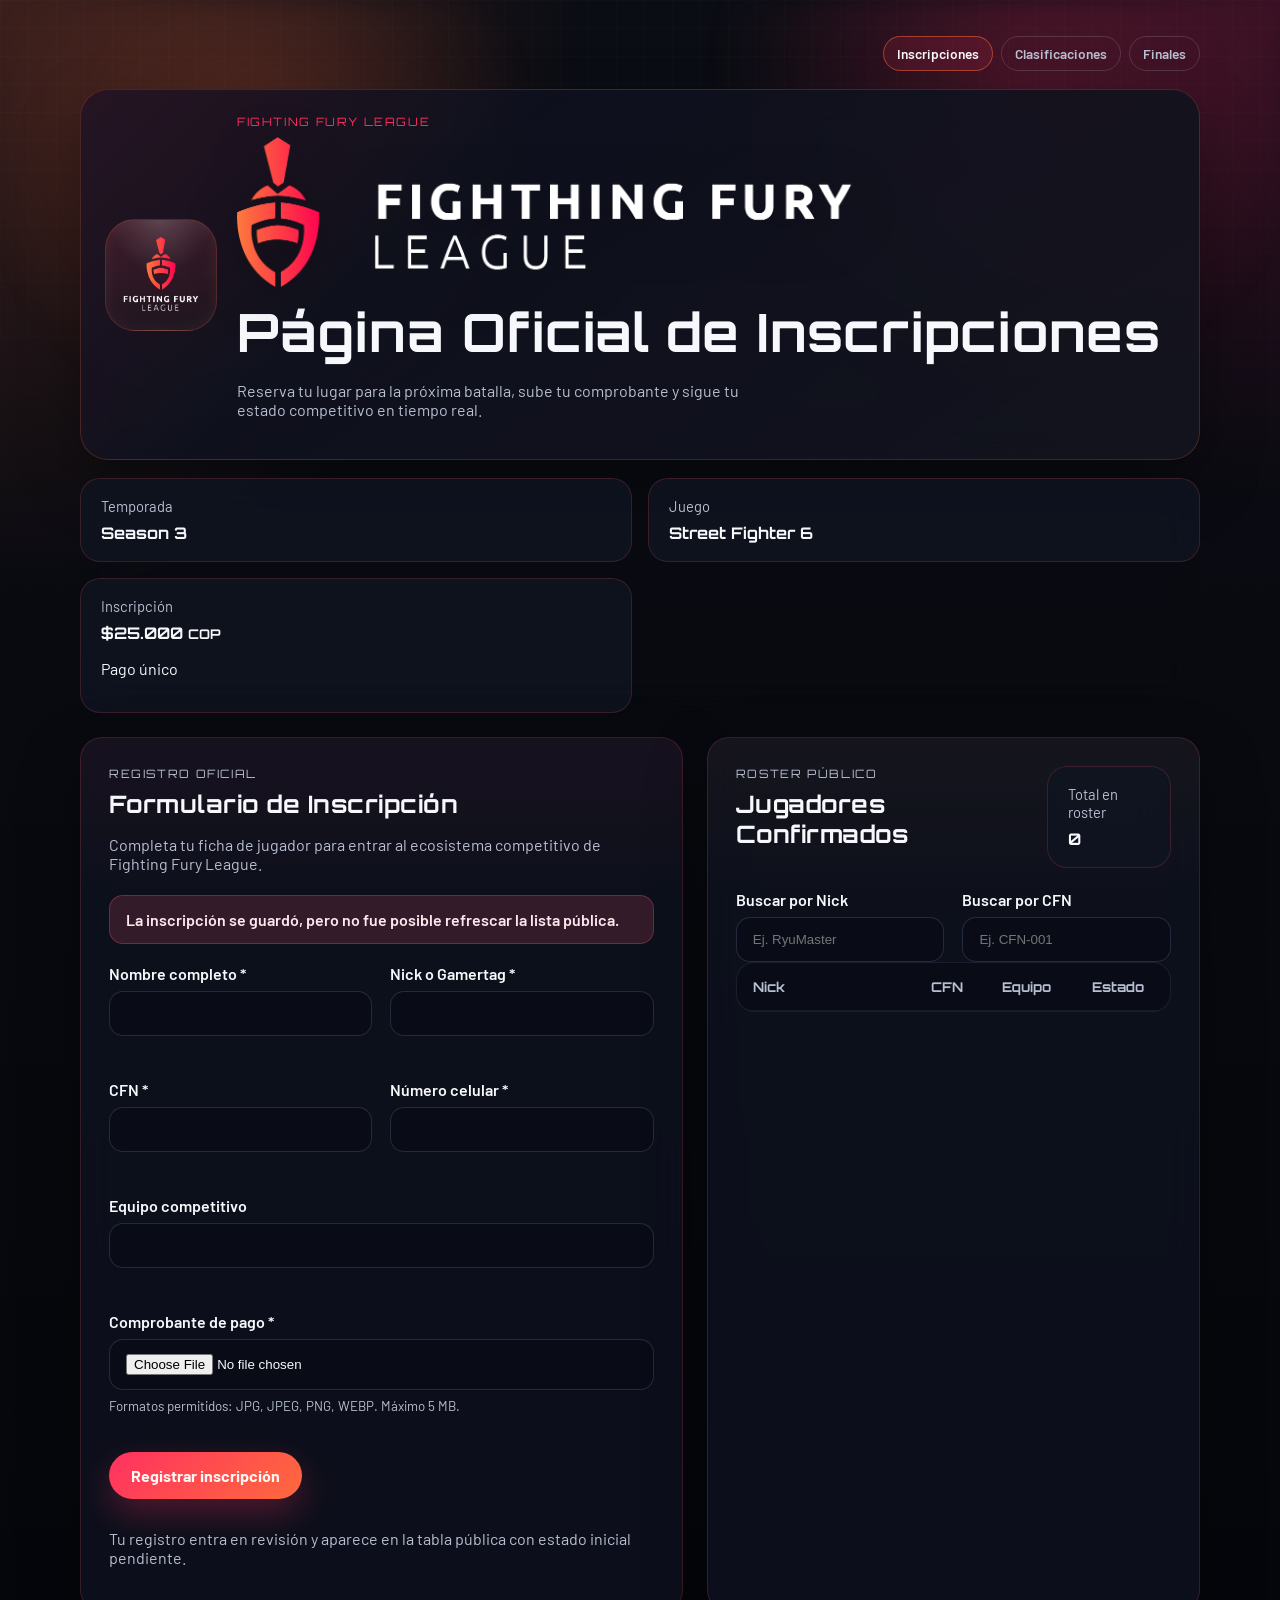
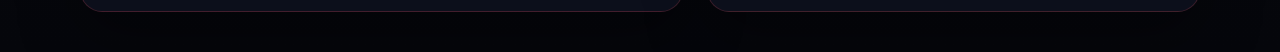
==== index.html @ ef301375 "Update index.html Añadido costo de la liga" ====
<!DOCTYPE html>
<html lang="es">
<head>
  <meta charset="UTF-8">
  <meta name="viewport" content="width=device-width, initial-scale=1.0">
  <meta name="description" content="Inscripciones oficiales de Fighting Fury League para torneos y temporadas competitivas.">
  <title>Fighting Fury League | Inscripciones</title>
  <link rel="preconnect" href="https://fonts.googleapis.com">
  <link rel="preconnect" href="https://fonts.gstatic.com" crossorigin>
  <link href="https://fonts.googleapis.com/css2?family=Barlow:wght@400;500;600;700;800&family=Orbitron:wght@500;700;800&display=swap" rel="stylesheet">
  <link rel="stylesheet" href="styles.css">
</head>
<body>
  <div class="page-shell"></div>
  <header class="hero">
    <div class="hero__backdrop"></div>
    <div class="container hero__content">
      <nav class="site-nav" aria-label="Navegación principal">
        <a class="site-nav__link is-active" href="index.html" aria-current="page">Inscripciones</a>
        <a class="site-nav__link" href="clasificaciones.html">Clasificaciones</a>
        <a class="site-nav__link" href="finales.html">Finales</a>
      </nav>
      <div class="brand-card">
        <div class="brand-logo" aria-label="Escudo de Fighting Fury League">
          <img src="logo-ffa-mark.png" alt="Logo Fighting Fury League">
        </div>
        <div class="brand-copy">
          <p class="eyebrow">Fighting Fury League</p>
          <img class="brand-wordmark" src="logo-ffa-c1.png" alt="Logo Fighting Fury League en blanco">
          <h1>Página Oficial de Inscripciones</h1>
          <p class="hero__copy">
            Reserva tu lugar para la próxima batalla, sube tu comprobante y sigue tu estado competitivo en tiempo real.
          </p>
        </div>
      </div>
  <div class="hero__stats">
  <div class="stat-card">
    <span class="stat-card__label">Temporada</span>
    <strong>Season 3</strong>
  </div>

  <div class="stat-card">
    <span class="stat-card__label">Juego</span>
    <strong>Street Fighter 6</strong>
  </div>

  <div class="stat-card stat-card--price">
    <span class="stat-card__label">Inscripción</span>
    <strong>$25.000 <small>COP</small></strong>
    <p>Pago único</p>
  </div>
</div>
  </header>

  <main class="container layout">
    <section class="panel form-panel" aria-labelledby="form-title">
      <div class="panel__heading">
        <p class="eyebrow">Registro oficial</p>
        <h2 id="form-title">Formulario de Inscripción</h2>
        <p>Completa tu ficha de jugador para entrar al ecosistema competitivo de Fighting Fury League.</p>
      </div>

      <div id="statusMessage" class="alert hidden" role="alert" aria-live="polite"></div>

      <form id="registrationForm" novalidate>
        <div class="form-grid">
          <label class="field">
            <span>Nombre completo *</span>
            <input id="fullName" name="fullName" type="text" maxlength="100" autocomplete="name" required>
            <small class="field__error"></small>
          </label>

          <label class="field">
            <span>Nick o Gamertag *</span>
            <input id="nickname" name="nickname" type="text" maxlength="40" autocomplete="nickname" required>
            <small class="field__error"></small>
          </label>

          <label class="field">
            <span>CFN *</span>
            <input id="cfn" name="cfn" type="text" maxlength="30" required>
            <small class="field__error"></small>
          </label>

          <label class="field">
            <span>Número celular *</span>
            <input id="phone" name="phone" type="tel" inputmode="numeric" maxlength="20" required>
            <small class="field__error"></small>
          </label>

          <label class="field field--full">
            <span>Equipo competitivo</span>
            <input id="team" name="team" type="text" maxlength="60">
            <small class="field__error"></small>
          </label>

          <label class="field field--full">
            <span>Comprobante de pago *</span>
            <input id="receipt" name="receipt" type="file" accept=".jpg,.jpeg,.png,.webp,image/jpeg,image/png,image/webp" required>
            <small class="field__hint">Formatos permitidos: JPG, JPEG, PNG, WEBP. Máximo 5 MB.</small>
            <small class="field__error"></small>
          </label>
        </div>

        <div id="previewWrapper" class="preview hidden">
          <img id="previewImage" alt="Vista previa del comprobante">
        </div>

        <div class="form-actions">
          <button id="submitButton" class="button button--primary" type="submit">
            <span class="button__label">Registrar inscripción</span>
            <span class="button__loader hidden"></span>
          </button>
          <p class="form-note">Tu registro entra en revisión y aparece en la tabla pública con estado inicial pendiente.</p>
        </div>
      </form>
    </section>

    <section class="panel list-panel" aria-labelledby="list-title">
      <div class="panel__heading panel__heading--inline">
        <div>
          <p class="eyebrow">Roster público</p>
          <h2 id="list-title">Jugadores Confirmados</h2>
        </div>
        <div class="counter-card">
          <span>Total en roster</span>
          <strong id="totalCount">0</strong>
        </div>
      </div>

      <div class="search-grid">
        <label class="field">
          <span>Buscar por Nick</span>
          <input id="searchNickname" type="search" placeholder="Ej. RyuMaster">
        </label>
        <label class="field">
          <span>Buscar por CFN</span>
          <input id="searchCfn" type="search" placeholder="Ej. CFN-001">
        </label>
      </div>

      <div class="table-shell">
        <table>
          <thead>
            <tr>
              <th>Nick</th>
              <th>CFN</th>
              <th>Equipo</th>
              <th>Estado</th>
            </tr>
          </thead>
          <tbody id="playersTableBody"></tbody>
        </table>
      </div>

      <div id="emptyState" class="empty-state hidden">
        No hay resultados para la búsqueda actual.
      </div>
    </section>
  </main>

  <script src="script.js"></script>
</body>
</html>
---- styles.css ----
:root {
  --bg: #080b12;
  --panel: rgba(14, 18, 30, 0.88);
  --panel-border: rgba(255, 91, 105, 0.18);
  --text: #f7f8fc;
  --muted: #b8bfd1;
  --primary: #ff315f;
  --primary-dark: #ff6a3d;
  --accent: #ff934f;
  --hot: #ff1f68;
  --danger: #ff5c7c;
  --warning: #ffb84d;
  --success: #19d98b;
  --shadow: 0 24px 60px rgba(0, 0, 0, 0.35);
  --radius: 22px;
}

* {
  box-sizing: border-box;
}

body {
  margin: 0;
  min-height: 100vh;
  font-family: "Barlow", sans-serif;
  background:
    radial-gradient(circle at top left, rgba(255, 106, 61, 0.2), transparent 28%),
    radial-gradient(circle at top right, rgba(255, 31, 104, 0.18), transparent 24%),
    linear-gradient(180deg, #0b0d14 0%, #05060b 100%);
  color: var(--text);
}

.page-shell {
  position: fixed;
  inset: 0;
  pointer-events: none;
  background-image:
    linear-gradient(rgba(255, 255, 255, 0.02) 1px, transparent 1px),
    linear-gradient(90deg, rgba(255, 255, 255, 0.02) 1px, transparent 1px);
  background-size: 28px 28px;
  mask-image: linear-gradient(180deg, rgba(0, 0, 0, 0.85), transparent 92%);
}

.container {
  width: min(1120px, calc(100% - 32px));
  margin: 0 auto;
}

.site-nav {
  position: relative;
  z-index: 2;
  display: flex;
  justify-content: flex-end;
  gap: 8px;
  margin-bottom: 18px;
}

.site-nav__link {
  padding: 8px 13px;
  border: 1px solid rgba(184, 191, 209, 0.2);
  border-radius: 999px;
  color: var(--muted);
  font-size: 0.86rem;
  font-weight: 600;
  text-decoration: none;
  transition: color 0.18s ease, border-color 0.18s ease, background 0.18s ease;
}

.site-nav__link:hover,
.site-nav__link.is-active {
  color: var(--text);
  border-color: rgba(255, 106, 61, 0.5);
  background: rgba(255, 49, 95, 0.12);
}

.hero {
  position: relative;
  overflow: hidden;
  padding: 36px 0 24px;
}

.standings-hero {
  position: relative;
  z-index: 1;
  padding: 28px 0 34px;
}

.standings-hero__heading {
  display: flex;
  align-items: center;
  gap: 20px;
}

.standings-hero__heading img {
  width: 76px;
  height: 76px;
  object-fit: contain;
  filter: drop-shadow(0 12px 26px rgba(255, 49, 95, 0.22));
}

.standings-hero__heading p:not(.eyebrow) {
  margin: 10px 0 0;
  color: var(--muted);
}

.finals-hero {
  padding-bottom: 24px;
}

.hero__backdrop {
  position: absolute;
  inset: 0;
  background:
    radial-gradient(circle at 20% 20%, rgba(255, 106, 61, 0.22), transparent 24%),
    radial-gradient(circle at 80% 10%, rgba(255, 49, 95, 0.18), transparent 26%);
  filter: blur(10px);
}

.hero__content,
.layout {
  position: relative;
  z-index: 1;
}

.brand-card,
.hero__stats,
.panel,
.stat-card,
.counter-card {
  backdrop-filter: blur(18px);
}

.brand-card {
  display: flex;
  gap: 20px;
  align-items: center;
  padding: 24px;
  border-radius: 28px;
  background:
    linear-gradient(135deg, rgba(255, 49, 95, 0.1), transparent 32%),
    linear-gradient(145deg, rgba(12, 16, 28, 0.96), rgba(20, 20, 31, 0.9));
  border: 1px solid rgba(255, 106, 61, 0.22);
  box-shadow: var(--shadow);
  animation: rise 0.7s ease;
}

.brand-logo {
  width: 112px;
  height: 112px;
  border-radius: 30px;
  display: grid;
  place-items: center;
  background:
    radial-gradient(circle at top, rgba(255, 255, 255, 0.16), transparent 42%),
    linear-gradient(180deg, rgba(255, 85, 102, 0.14), rgba(255, 106, 61, 0.04));
  border: 1px solid rgba(255, 106, 61, 0.22);
  box-shadow: inset 0 0 18px rgba(255, 255, 255, 0.06);
}

.brand-logo img {
  width: 76px;
  height: 76px;
  object-fit: contain;
}

.brand-copy {
  flex: 1;
}

.brand-wordmark {
  display: block;
  width: min(100%, 620px);
  height: auto;
  margin-bottom: 12px;
  filter: drop-shadow(0 12px 26px rgba(0, 0, 0, 0.3));
}

.eyebrow {
  margin: 0 0 8px;
  font-family: "Orbitron", sans-serif;
  color: var(--primary);
  text-transform: uppercase;
  letter-spacing: 0.14em;
  font-size: 0.72rem;
}

h1,
h2 {
  margin: 0;
  font-family: "Orbitron", sans-serif;
  letter-spacing: 0.02em;
}

h1 {
  font-size: clamp(2rem, 5vw, 3.3rem);
}

.hero__copy,
.panel__heading p,
.form-note,
.field__hint {
  color: var(--muted);
}

.hero__copy {
  max-width: 60ch;
}

.hero__stats {
  display: grid;
  grid-template-columns: repeat(2, minmax(0, 1fr));
  gap: 16px;
  margin-top: 18px;
}

.stat-card,
.counter-card {
  padding: 18px 20px;
  border-radius: 20px;
  background: rgba(15, 20, 33, 0.8);
  border: 1px solid var(--panel-border);
}

.stat-card strong,
.counter-card strong {
  font-family: "Orbitron", sans-serif;
}

.stat-card__label,
.counter-card span {
  display: block;
  margin-bottom: 8px;
  color: var(--muted);
  font-size: 0.92rem;
}

.layout {
  display: grid;
  grid-template-columns: 1.1fr 0.9fr;
  gap: 24px;
  padding-bottom: 40px;
}

.panel {
  background: var(--panel);
  border: 1px solid var(--panel-border);
  border-radius: var(--radius);
  box-shadow: var(--shadow);
  padding: 28px;
  animation: rise 0.85s ease;
}

.form-panel {
  background:
    linear-gradient(180deg, rgba(255, 49, 95, 0.05), transparent 18%),
    var(--panel);
}

.list-panel {
  background:
    linear-gradient(180deg, rgba(255, 147, 79, 0.04), transparent 18%),
    var(--panel);
}

.panel__heading {
  margin-bottom: 22px;
}

.panel__heading--inline {
  display: flex;
  justify-content: space-between;
  gap: 16px;
  align-items: flex-start;
}

.form-grid,
.search-grid {
  display: grid;
  grid-template-columns: repeat(2, minmax(0, 1fr));
  gap: 18px;
}

.field {
  display: flex;
  flex-direction: column;
  gap: 8px;
}

.field--full {
  grid-column: 1 / -1;
}

.field span {
  font-weight: 600;
}

input {
  width: 100%;
  border: 1px solid rgba(113, 129, 171, 0.26);
  border-radius: 14px;
  padding: 14px 16px;
  background: rgba(9, 13, 23, 0.9);
  color: var(--text);
  outline: none;
  transition: border-color 0.2s ease, box-shadow 0.2s ease, transform 0.2s ease;
}

input:focus {
  border-color: rgba(255, 106, 61, 0.9);
  box-shadow: 0 0 0 4px rgba(255, 106, 61, 0.16);
  transform: translateY(-1px);
}

input.is-invalid {
  border-color: rgba(255, 92, 124, 0.9);
  box-shadow: 0 0 0 4px rgba(255, 92, 124, 0.14);
}

input.is-valid {
  border-color: rgba(25, 217, 139, 0.9);
}

.field__error {
  min-height: 18px;
  color: var(--danger);
  font-size: 0.9rem;
}

.preview {
  margin-top: 10px;
  padding: 14px;
  border-radius: 18px;
  border: 1px dashed rgba(113, 129, 171, 0.4);
  background: rgba(7, 10, 18, 0.88);
}

.preview img {
  display: block;
  width: min(100%, 340px);
  max-height: 280px;
  object-fit: cover;
  border-radius: 14px;
}

.form-actions {
  display: flex;
  flex-wrap: wrap;
  justify-content: space-between;
  align-items: center;
  gap: 14px;
  margin-top: 12px;
}

.button {
  border: 0;
  border-radius: 999px;
  padding: 14px 22px;
  font: inherit;
  font-weight: 700;
  cursor: pointer;
  transition: transform 0.18s ease, box-shadow 0.18s ease, opacity 0.18s ease;
}

.button:hover {
  transform: translateY(-2px);
}

.button:disabled {
  cursor: wait;
  opacity: 0.75;
}

.button--primary {
  display: inline-flex;
  align-items: center;
  gap: 10px;
  color: #fff7f4;
  background: linear-gradient(135deg, var(--primary), var(--primary-dark));
  box-shadow: 0 14px 34px rgba(255, 49, 95, 0.28);
}

.button__loader {
  width: 16px;
  height: 16px;
  border: 2px solid rgba(255, 255, 255, 0.22);
  border-top-color: #fff7f4;
  border-radius: 50%;
  animation: spin 0.8s linear infinite;
}

.alert {
  margin-bottom: 20px;
  padding: 14px 16px;
  border-radius: 14px;
  font-weight: 600;
}

.alert--success {
  color: #dffff4;
  background: rgba(25, 217, 139, 0.18);
  border: 1px solid rgba(25, 217, 139, 0.28);
}

.alert--error {
  color: #ffe7ed;
  background: rgba(255, 92, 124, 0.16);
  border: 1px solid rgba(255, 92, 124, 0.28);
}

.table-shell {
  overflow: auto;
  border-radius: 18px;
  border: 1px solid rgba(113, 129, 171, 0.16);
  background: rgba(9, 13, 23, 0.82);
}

table {
  width: 100%;
  border-collapse: collapse;
}

th,
td {
  padding: 15px 16px;
  text-align: left;
  border-bottom: 1px solid rgba(113, 129, 171, 0.12);
}

th {
  font-family: "Orbitron", sans-serif;
  font-size: 0.84rem;
  color: var(--muted);
}

th:first-child,
td:first-child {
  min-width: 160px;
}

tbody tr {
  transition: background 0.18s ease;
}

tbody tr:hover {
  background: rgba(255, 255, 255, 0.03);
}

.status-badge {
  display: inline-flex;
  align-items: center;
  border-radius: 999px;
  padding: 6px 12px;
  font-size: 0.84rem;
  font-weight: 700;
}

.status-badge--pending {
  color: #fff4dd;
  background: rgba(255, 184, 77, 0.16);
  border: 1px solid rgba(255, 184, 77, 0.22);
}

.status-badge--verified {
  color: #dffff4;
  background: rgba(25, 217, 139, 0.16);
  border: 1px solid rgba(25, 217, 139, 0.24);
}

.empty-state {
  margin-top: 18px;
  padding: 16px;
  text-align: center;
  border-radius: 14px;
  color: var(--muted);
  background: rgba(255, 255, 255, 0.03);
}

.hidden {
  display: none !important;
}

.league-section {
  position: relative;
  z-index: 1;
  padding-bottom: 48px;
}

.finals-section {
  position: relative;
  z-index: 1;
  padding-bottom: 48px;
}

.finals-board {
  position: relative;
  overflow: hidden;
  padding: 28px;
  border: 1px solid rgba(33, 231, 150, 0.3);
  border-radius: var(--radius);
  background: linear-gradient(135deg, rgba(33, 231, 150, 0.11), transparent 36%), linear-gradient(145deg, rgba(12, 22, 28, 0.98), rgba(11, 20, 25, 0.92));
  box-shadow: var(--shadow);
}

.finals-board__watermark {
  position: absolute;
  right: -80px;
  bottom: -140px;
  width: min(54%, 580px);
  opacity: 0.07;
  pointer-events: none;
}

.finals-board__heading {
  position: relative;
  z-index: 1;
  display: flex;
  justify-content: space-between;
  align-items: center;
  gap: 20px;
  margin-bottom: 24px;
}

.finals-board__heading img {
  width: min(240px, 42%);
  max-height: 68px;
  object-fit: contain;
  object-position: right center;
}

.bracket-scroll {
  position: relative;
  z-index: 1;
  overflow-x: auto;
  padding-bottom: 8px;
}

.bracket {
  display: grid;
  grid-template-columns: 1.15fr 1.15fr .92fr .92fr;
  min-width: 1020px;
  gap: 38px;
}

.bracket-round {
  position: relative;
}

.bracket-round:not(:last-child)::after {
  position: absolute;
  top: 58%;
  right: -27px;
  color: rgba(33, 231, 150, 0.7);
  content: "→";
  font-size: 1.35rem;
}

.bracket-round__header {
  min-height: 84px;
  margin-bottom: 18px;
}

.bracket-round__header h3 {
  margin: 0;
  font-family: "Orbitron", sans-serif;
  font-size: 1rem;
}

.bracket-round__header span {
  display: inline-block;
  margin-top: 7px;
  padding: 4px 9px;
  border-radius: 999px;
  color: #dffff4;
  background: rgba(25, 217, 139, 0.16);
  border: 1px solid rgba(25, 217, 139, 0.26);
  font-size: .76rem;
  font-weight: 700;
}

.bracket-round__header p {
  min-height: 18px;
  margin: 6px 0 0;
  color: var(--muted);
  font-size: .82rem;
}

.bracket-round__matches {
  display: flex;
  min-height: 402px;
  flex-direction: column;
}

.bracket-round--4 .bracket-round__matches { justify-content: space-between; }
.bracket-round--2 .bracket-round__matches { justify-content: space-around; }
.bracket-round--1 .bracket-round__matches { justify-content: center; }

.bracket-match {
  position: relative;
  border: 1px solid rgba(184, 191, 209, 0.18);
  border-left: 3px solid #21e796;
  border-radius: 12px;
  background: rgba(7, 10, 18, 0.76);
  overflow: hidden;
}

.bracket-match__players span {
  display: block;
  padding: 10px 12px;
  font-weight: 600;
}

.bracket-match__players span + span {
  border-top: 1px solid rgba(184, 191, 209, 0.12);
}

.bracket-match small {
  position: absolute;
  top: 50%;
  right: 9px;
  padding: 2px 5px;
  border-radius: 5px;
  color: var(--muted);
  background: rgba(8, 11, 18, 0.92);
  font-size: .68rem;
  transform: translateY(-50%);
}

.finals-notes {
  display: grid;
  grid-template-columns: 1.15fr 1fr 1fr;
  gap: 16px;
  margin-top: 20px;
}

.finals-note {
  padding: 18px;
  border: 1px solid rgba(184, 191, 209, 0.16);
  border-radius: 16px;
  background: rgba(14, 18, 30, 0.74);
}

.finals-note h3 {
  margin: 0 0 10px;
  font-family: "Orbitron", sans-serif;
  font-size: .86rem;
}

.finals-note p {
  margin: 6px 0;
  color: var(--muted);
}

.finals-note strong { color: var(--text); }
.finals-note--qualify { border-top: 3px solid #19d98b; }
.finals-note--format { border-top: 3px solid #5a91ff; }
.finals-note--structure { border-top: 3px solid #ffb84d; }

.league-section__heading {
  display: flex;
  justify-content: space-between;
  align-items: end;
  gap: 24px;
  margin: 6px 0 18px;
}

.league-section__heading p:not(.eyebrow) {
  max-width: 620px;
  margin: 10px 0 0;
  color: var(--muted);
}

.league-tabs {
  display: flex;
  gap: 10px;
  flex-wrap: wrap;
}

.league-tab {
  border: 1px solid rgba(184, 191, 209, 0.25);
  border-radius: 999px;
  padding: 11px 16px;
  color: var(--muted);
  background: rgba(9, 13, 23, 0.72);
  font: 600 0.88rem "Barlow", sans-serif;
  cursor: pointer;
  transition: transform 0.18s ease, color 0.18s ease, border-color 0.18s ease, background 0.18s ease;
}

.league-tab:hover {
  transform: translateY(-2px);
  color: var(--text);
}

.league-tab.is-active {
  color: var(--text);
  border-color: rgba(255, 255, 255, 0.34);
  background: linear-gradient(135deg, rgba(255, 49, 95, 0.46), rgba(255, 106, 61, 0.28));
}

.league-board {
  position: relative;
  overflow: hidden;
  padding: 28px;
  border: 1px solid rgba(113, 129, 171, 0.22);
  border-radius: var(--radius);
  background: linear-gradient(145deg, rgba(12, 16, 28, 0.98), rgba(16, 18, 31, 0.9));
  box-shadow: var(--shadow);
  animation: rise 0.45s ease;
}

.league-board--master {
  --league-color: #21e796;
  border-color: rgba(33, 231, 150, 0.3);
  background: linear-gradient(135deg, rgba(33, 231, 150, 0.11), transparent 34%), linear-gradient(145deg, rgba(12, 22, 28, 0.98), rgba(11, 20, 25, 0.92));
}

.league-board--diamond {
  --league-color: #f14eff;
  border-color: rgba(241, 78, 255, 0.3);
  background: linear-gradient(135deg, rgba(241, 78, 255, 0.1), transparent 34%), linear-gradient(145deg, rgba(25, 12, 28, 0.98), rgba(24, 14, 30, 0.92));
}

.league-board__watermark {
  position: absolute;
  top: 50%;
  right: -70px;
  width: min(46%, 460px);
  transform: translateY(-40%);
  opacity: 0.08;
  pointer-events: none;
}

.league-board__identity,
.groups-grid,
.league-legend {
  position: relative;
  z-index: 1;
}

.league-board__identity {
  display: flex;
  align-items: center;
  gap: 18px;
  margin-bottom: 24px;
}

.league-board__identity img {
  width: min(100%, 290px);
  max-height: 74px;
  object-fit: contain;
  object-position: left center;
}

.league-board__identity p {
  margin: 0;
  color: var(--muted);
}

.groups-grid {
  display: grid;
  grid-template-columns: repeat(2, minmax(0, 1fr));
  gap: 18px;
}

.group-card {
  overflow: hidden;
  border: 1px solid rgba(184, 191, 209, 0.14);
  border-top: 3px solid var(--league-color);
  border-radius: 16px;
  background: rgba(7, 10, 18, 0.66);
}

.group-card h3 {
  margin: 0;
  padding: 12px 16px;
  font-family: "Orbitron", sans-serif;
  font-size: 0.9rem;
  letter-spacing: 0.08em;
}

.group-card__table-shell {
  overflow-x: auto;
}

.standings-table {
  width: 100%;
  min-width: 340px;
  border-collapse: collapse;
  font-variant-numeric: tabular-nums;
}

.standings-table th,
.standings-table td {
  padding: 10px 12px;
  border-bottom: 1px solid rgba(184, 191, 209, 0.1);
}

.standings-table th {
  font-family: "Barlow", sans-serif;
  font-size: 0.74rem;
  letter-spacing: 0.08em;
}

.standings-table th:not(:nth-child(2)),
.standings-table td:not(:nth-child(2)) {
  text-align: center;
}

.standings-table td:nth-child(2) {
  font-weight: 600;
}

.standing-row {
  --status-color: var(--muted);
}

.standing-row--qualify { --status-color: #19d98b; background: rgba(25, 217, 139, 0.08); }
.standing-row--playoff { --status-color: #5a91ff; background: rgba(90, 145, 255, 0.08); }
.standing-row--stay { --status-color: #ffb84d; background: rgba(255, 184, 77, 0.08); }
.standing-row--drop { --status-color: #ff5c7c; background: rgba(255, 92, 124, 0.08); }

.standing-status i,
.legend-dot {
  display: inline-block;
  width: 9px;
  height: 9px;
  border-radius: 50%;
  background: var(--status-color);
  box-shadow: 0 0 12px color-mix(in srgb, var(--status-color) 66%, transparent);
}

.league-legend {
  display: flex;
  flex-wrap: wrap;
  gap: 12px 20px;
  margin-top: 20px;
  color: var(--muted);
  font-size: 0.88rem;
}

.league-legend span {
  display: inline-flex;
  align-items: center;
  gap: 7px;
}

.legend-dot--qualify { --status-color: #19d98b; }
.legend-dot--playoff { --status-color: #5a91ff; }
.legend-dot--stay { --status-color: #ffb84d; }
.legend-dot--drop { --status-color: #ff5c7c; }

.sr-only {
  position: absolute;
  width: 1px;
  height: 1px;
  padding: 0;
  margin: -1px;
  overflow: hidden;
  clip: rect(0, 0, 0, 0);
  white-space: nowrap;
  border: 0;
}

@keyframes spin {
  to {
    transform: rotate(360deg);
  }
}

@keyframes rise {
  from {
    opacity: 0;
    transform: translateY(22px);
  }
  to {
    opacity: 1;
    transform: translateY(0);
  }
}

@media (max-width: 900px) {
  .layout,
  .form-grid,
  .search-grid,
  .hero__stats {
    grid-template-columns: 1fr;
  }

  .panel__heading--inline,
  .form-actions,
  .brand-card {
    align-items: flex-start;
  }

  .brand-card {
    flex-direction: column;
  }

  .league-section__heading,
  .league-board__identity,
  .finals-board__heading {
    align-items: flex-start;
    flex-direction: column;
  }
}

@media (max-width: 640px) {
  .container {
    width: min(100% - 20px, 1120px);
  }

  .panel,
  .brand-card {
    padding: 20px;
  }

  .brand-logo {
    width: 92px;
    height: 92px;
  }

  .brand-logo img {
    width: 62px;
    height: 62px;
  }

  .brand-wordmark {
    width: min(100%, 420px);
  }

  .site-nav {
    justify-content: flex-start;
  }

  .standings-hero__heading {
    align-items: flex-start;
  }

  .league-board {
    padding: 20px;
  }

  .finals-board {
    padding: 20px;
  }

  .finals-notes {
    grid-template-columns: 1fr;
  }

  .groups-grid {
    grid-template-columns: 1fr;
  }

  .league-board__watermark {
    width: 76%;
    right: -90px;
    opacity: 0.06;
  }

  th,
  td {
    padding: 13px 12px;
    font-size: 0.95rem;
  }
}
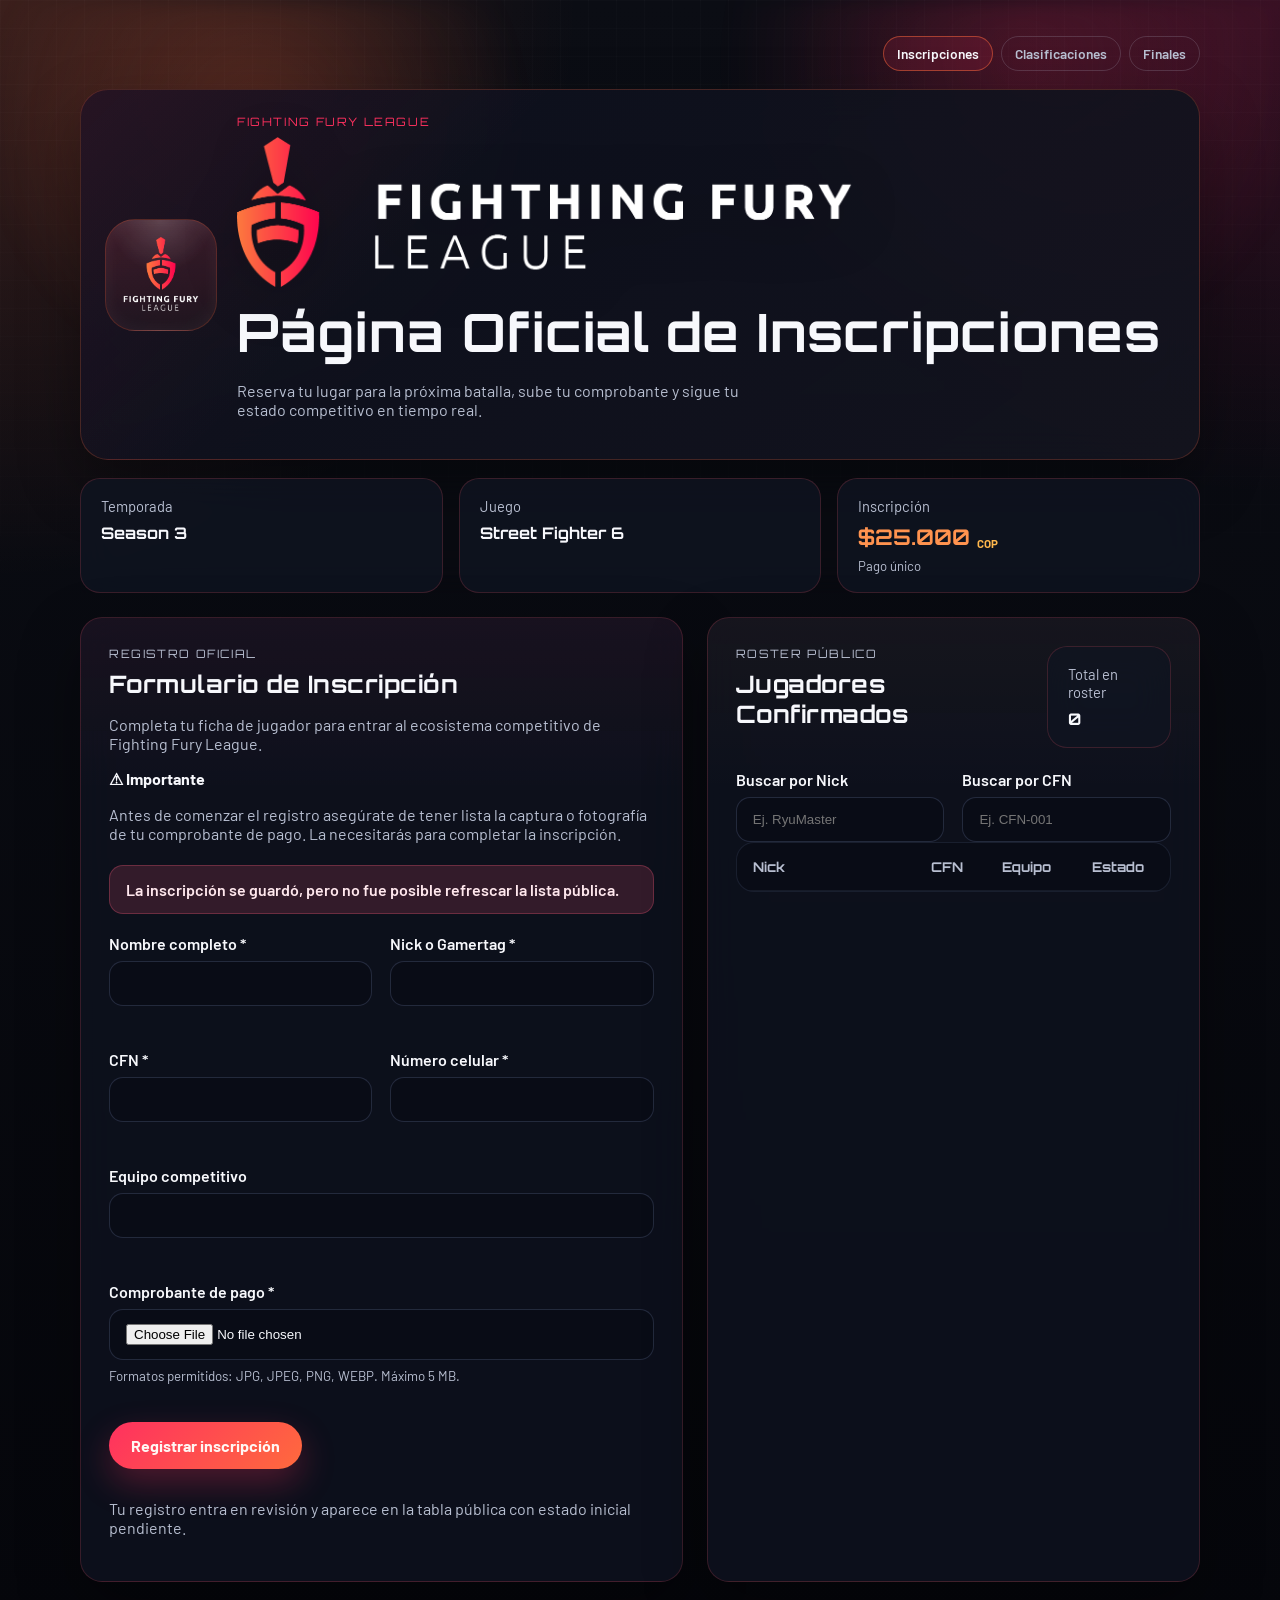
==== commit 549e6419: "Recordatorio de subir comprobante" ====
--- a/index.html
+++ b/index.html
@@ -58,6 +58,14 @@
         <p class="eyebrow">Registro oficial</p>
         <h2 id="form-title">Formulario de Inscripción</h2>
         <p>Completa tu ficha de jugador para entrar al ecosistema competitivo de Fighting Fury League.</p>
+        <div class="payment-reminder">
+  <strong>⚠ Importante</strong>
+  <p>
+    Antes de comenzar el registro asegúrate de tener lista la
+    captura o fotografía de tu comprobante de pago. La necesitarás
+    para completar la inscripción.
+  </p>
+</div>
       </div>
 
       <div id="statusMessage" class="alert hidden" role="alert" aria-live="polite"></div>
--- a/styles.css
+++ b/styles.css
@@ -208,7 +208,7 @@
 
 .hero__stats {
   display: grid;
-  grid-template-columns: repeat(2, minmax(0, 1fr));
+  grid-template-columns: repeat(3, minmax(0, 1fr));
   gap: 16px;
   margin-top: 18px;
 }
@@ -224,6 +224,26 @@
 .stat-card strong,
 .counter-card strong {
   font-family: "Orbitron", sans-serif;
+}
+
+.stat-card--price strong{
+  display:flex;
+  align-items:flex-end;
+  gap:.4rem;
+  color:var(--accent);
+  font-size:1.35rem;
+}
+
+.stat-card--price strong small{
+  font-size:.72rem;
+  color:var(--warning);
+  font-family:"Barlow",sans-serif;
+}
+
+.stat-card--price p{
+  margin:8px 0 0;
+  color:var(--muted);
+  font-size:.82rem;
 }
 
 .stat-card__label,
@@ -745,8 +765,9 @@
 }
 
 .league-board__identity img {
-  width: min(100%, 290px);
-  max-height: 74px;
+  width: auto;
+  height: 90px;
+  max-width: 100%;
   object-fit: contain;
   object-position: left center;
 }
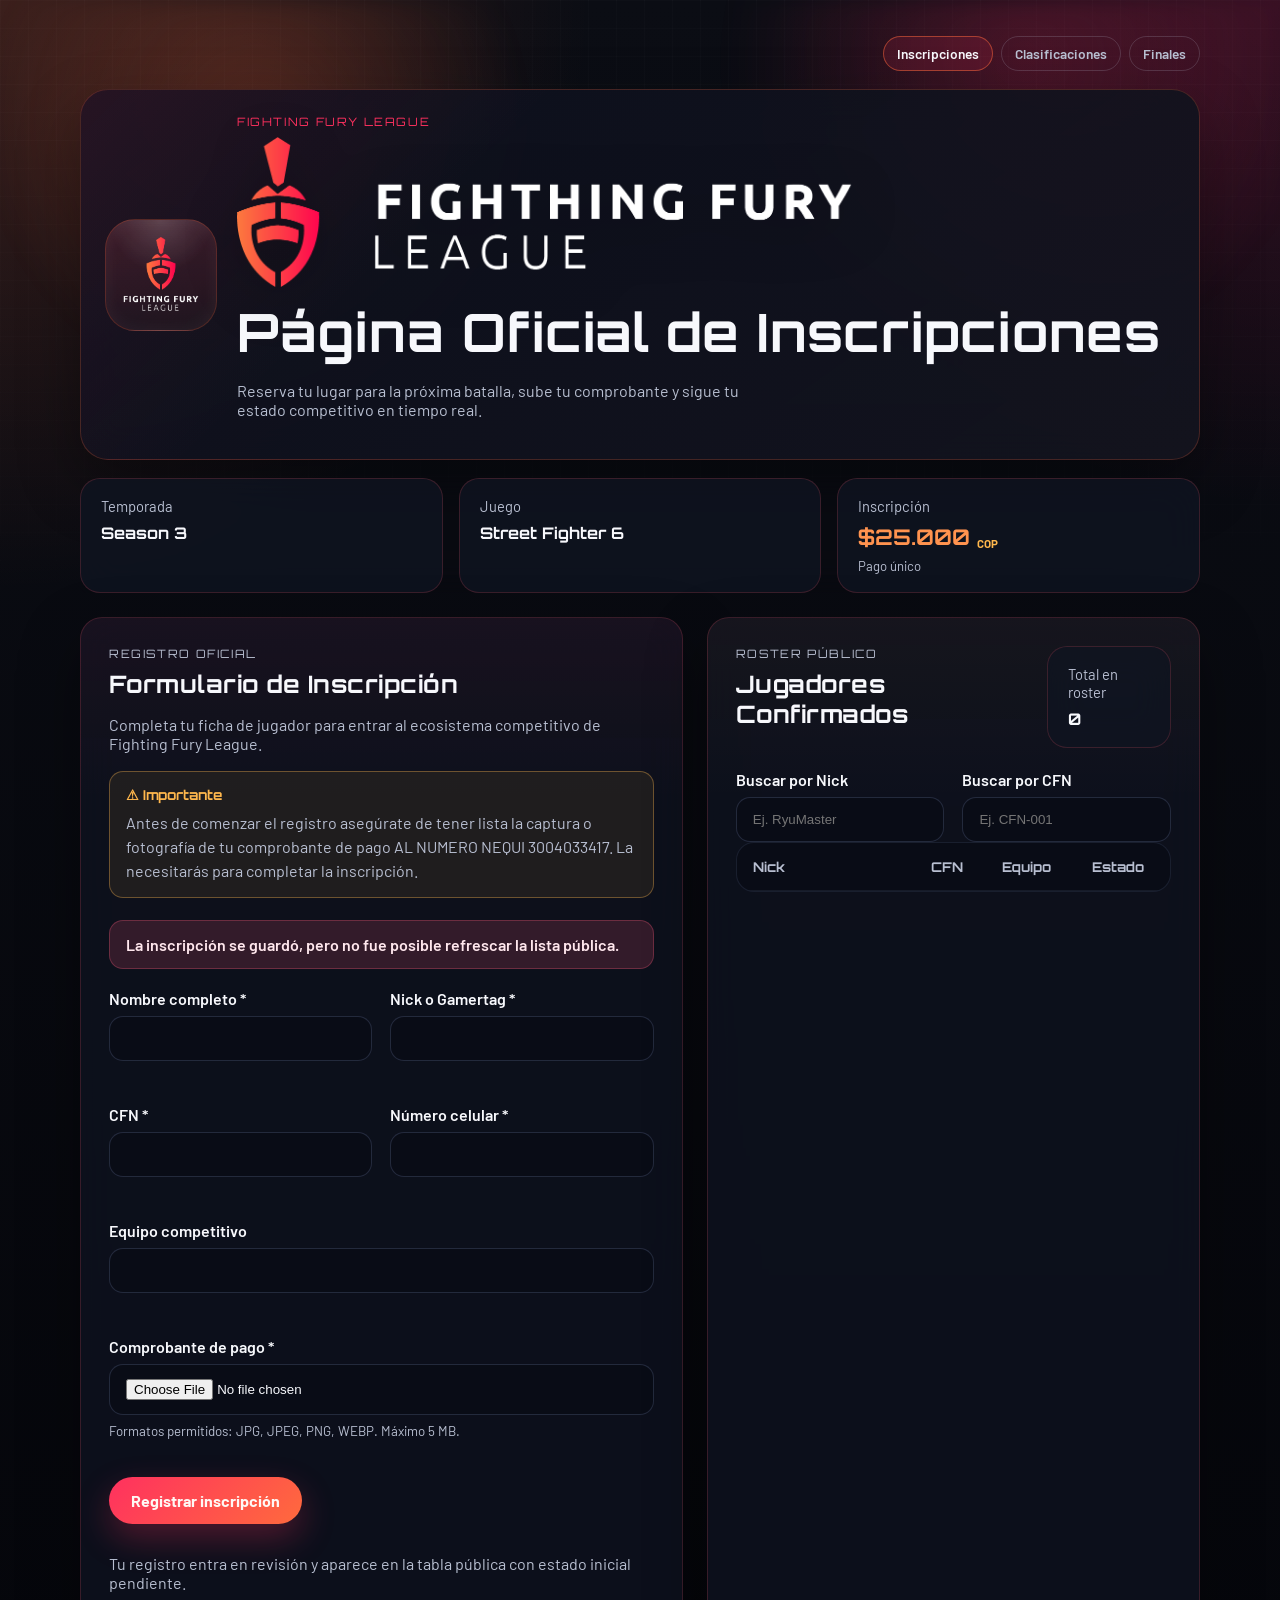
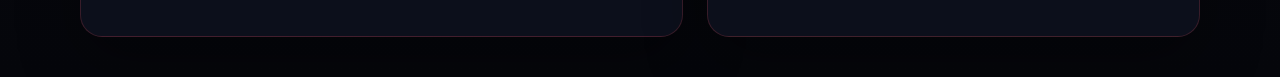
==== commit a9bd0564: "Update index.html mensaje actualizado" ====
--- a/index.html
+++ b/index.html
@@ -62,8 +62,8 @@
   <strong>⚠ Importante</strong>
   <p>
     Antes de comenzar el registro asegúrate de tener lista la
-    captura o fotografía de tu comprobante de pago. La necesitarás
-    para completar la inscripción.
+    captura o fotografía de tu comprobante de pago AL NUMERO NEQUI 3004033417. 
+    La necesitarás para completar la inscripción.
   </p>
 </div>
       </div>
--- a/styles.css
+++ b/styles.css
@@ -985,3 +985,28 @@
     font-size: 0.95rem;
   }
 }
+/* ==============================
+   Recordatorio de comprobante
+============================== */
+
+.payment-reminder{
+  margin-top:18px;
+  padding:14px 16px;
+  border-radius:14px;
+  border:1px solid rgba(255,184,77,.35);
+  background:rgba(255,184,77,.08);
+}
+
+.payment-reminder strong{
+  display:block;
+  margin-bottom:8px;
+  color:#ffb84d;
+  font-family:"Orbitron",sans-serif;
+  font-size:.85rem;
+}
+
+.payment-reminder p{
+  margin:0;
+  color:var(--muted);
+  line-height:1.5;
+}
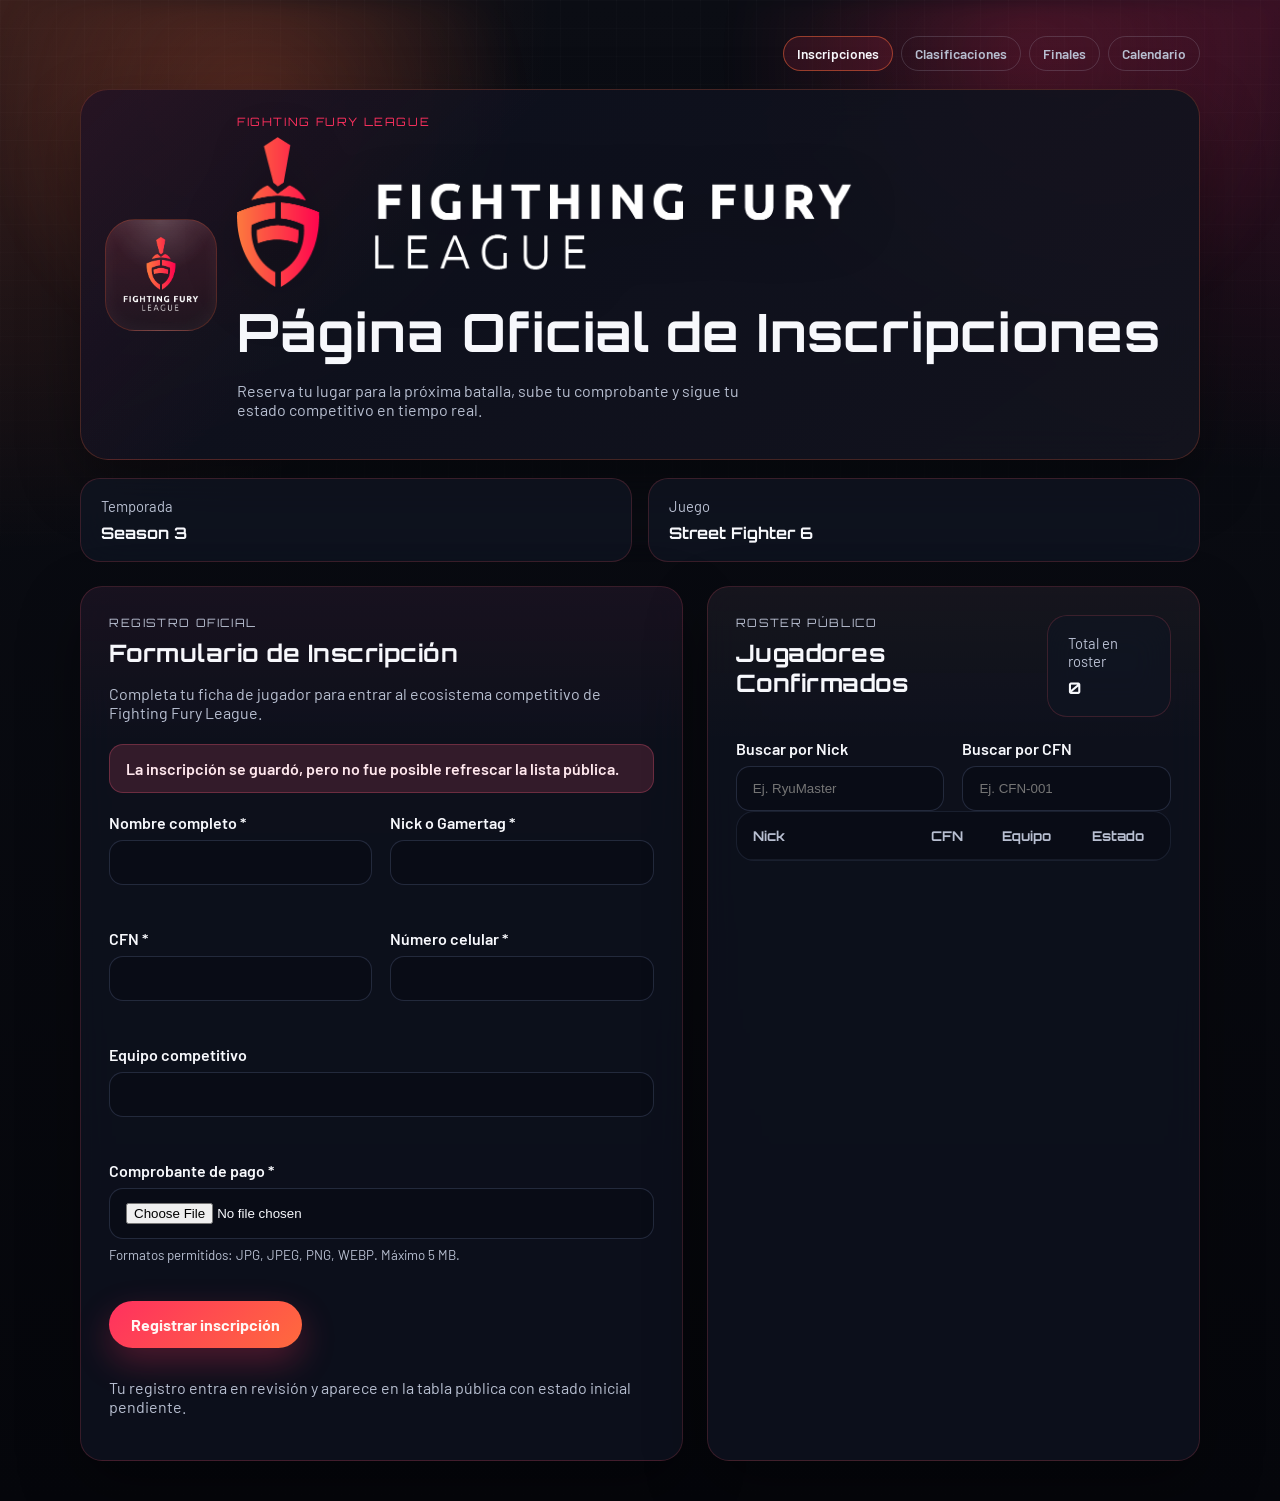
==== commit 85d2b4d6: "Sistema de clasificacion Implementado sistema de clasificacion" ====
--- a/index.html
+++ b/index.html
@@ -19,6 +19,7 @@
         <a class="site-nav__link is-active" href="index.html" aria-current="page">Inscripciones</a>
         <a class="site-nav__link" href="clasificaciones.html">Clasificaciones</a>
         <a class="site-nav__link" href="finales.html">Finales</a>
+        <a class="site-nav__link" href="calendario.html">Calendario</a>
       </nav>
       <div class="brand-card">
         <div class="brand-logo" aria-label="Escudo de Fighting Fury League">
@@ -33,23 +34,17 @@
           </p>
         </div>
       </div>
-  <div class="hero__stats">
-  <div class="stat-card">
-    <span class="stat-card__label">Temporada</span>
-    <strong>Season 3</strong>
-  </div>
-
-  <div class="stat-card">
-    <span class="stat-card__label">Juego</span>
-    <strong>Street Fighter 6</strong>
-  </div>
-
-  <div class="stat-card stat-card--price">
-    <span class="stat-card__label">Inscripción</span>
-    <strong>$25.000 <small>COP</small></strong>
-    <p>Pago único</p>
-  </div>
-</div>
+      <div class="hero__stats">
+        <div class="stat-card">
+          <span class="stat-card__label">Temporada</span>
+          <strong>Season 3</strong>
+        </div>
+        <div class="stat-card">
+          <span class="stat-card__label">Juego</span>
+          <strong>Street Fighter 6</strong>
+        </div>
+      </div>
+    </div>
   </header>
 
   <main class="container layout">
@@ -58,14 +53,6 @@
         <p class="eyebrow">Registro oficial</p>
         <h2 id="form-title">Formulario de Inscripción</h2>
         <p>Completa tu ficha de jugador para entrar al ecosistema competitivo de Fighting Fury League.</p>
-        <div class="payment-reminder">
-  <strong>⚠ Importante</strong>
-  <p>
-    Antes de comenzar el registro asegúrate de tener lista la
-    captura o fotografía de tu comprobante de pago AL NUMERO NEQUI 3004033417. 
-    La necesitarás para completar la inscripción.
-  </p>
-</div>
       </div>
 
       <div id="statusMessage" class="alert hidden" role="alert" aria-live="polite"></div>
--- a/styles.css
+++ b/styles.css
@@ -208,7 +208,7 @@
 
 .hero__stats {
   display: grid;
-  grid-template-columns: repeat(3, minmax(0, 1fr));
+  grid-template-columns: repeat(2, minmax(0, 1fr));
   gap: 16px;
   margin-top: 18px;
 }
@@ -224,26 +224,6 @@
 .stat-card strong,
 .counter-card strong {
   font-family: "Orbitron", sans-serif;
-}
-
-.stat-card--price strong{
-  display:flex;
-  align-items:flex-end;
-  gap:.4rem;
-  color:var(--accent);
-  font-size:1.35rem;
-}
-
-.stat-card--price strong small{
-  font-size:.72rem;
-  color:var(--warning);
-  font-family:"Barlow",sans-serif;
-}
-
-.stat-card--price p{
-  margin:8px 0 0;
-  color:var(--muted);
-  font-size:.82rem;
 }
 
 .stat-card__label,
@@ -510,6 +490,69 @@
   z-index: 1;
   padding-bottom: 48px;
 }
+
+.schedule-section {
+  position: relative;
+  z-index: 1;
+  padding-bottom: 48px;
+}
+
+.schedule-board {
+  padding: 28px;
+  border: 1px solid var(--panel-border);
+  border-radius: var(--radius);
+  background: linear-gradient(135deg, rgba(255, 49, 95, 0.08), transparent 32%), var(--panel);
+  box-shadow: var(--shadow);
+}
+
+.schedule-board__heading {
+  display: flex;
+  justify-content: space-between;
+  align-items: end;
+  gap: 20px;
+  margin-bottom: 22px;
+}
+
+.schedule-filter {
+  display: flex;
+  flex-direction: column;
+  gap: 7px;
+  color: var(--muted);
+  font-size: .86rem;
+}
+
+.schedule-filter select {
+  min-width: 150px;
+  padding: 9px 12px;
+  border: 1px solid rgba(184, 191, 209, .25);
+  border-radius: 10px;
+  color: var(--text);
+  background: rgba(9, 13, 23, .9);
+  font: inherit;
+}
+
+.schedule-list { display: grid; gap: 10px; }
+
+.schedule-match {
+  display: grid;
+  grid-template-columns: 1fr 1.3fr 1fr;
+  align-items: center;
+  gap: 16px;
+  padding: 16px;
+  border: 1px solid rgba(184, 191, 209, .14);
+  border-left: 3px solid var(--primary);
+  border-radius: 14px;
+  background: rgba(7, 10, 18, .6);
+}
+
+.schedule-match__league,
+.schedule-match__phase { display: block; }
+.schedule-match__league { color: var(--primary); font-family: "Orbitron", sans-serif; font-size: .72rem; }
+.schedule-match__phase, .schedule-match time { color: var(--muted); font-size: .88rem; }
+.schedule-match time { text-align: right; }
+.schedule-match strong { text-align: center; }
+.schedule-match strong i { color: var(--muted); font-style: normal; font-weight: 400; }
+.schedule-empty { margin: 0; padding: 24px 0; color: var(--muted); text-align: center; }
 
 .finals-board {
   position: relative;
@@ -624,9 +667,27 @@
 }
 
 .bracket-match__players span {
-  display: block;
+  display: flex;
+  justify-content: space-between;
+  gap: 10px;
   padding: 10px 12px;
   font-weight: 600;
+}
+
+.bracket-match__players b {
+  color: #21e796;
+}
+
+.bracket-match__players .is-winner {
+  color: #dffff4;
+  background: rgba(25, 217, 139, 0.1);
+}
+
+.bracket-message {
+  margin: 0;
+  padding: 30px 0;
+  color: var(--muted);
+  text-align: center;
 }
 
 .bracket-match__players span + span {
@@ -765,9 +826,8 @@
 }
 
 .league-board__identity img {
-  width: auto;
-  height: 90px;
-  max-width: 100%;
+  width: min(100%, 290px);
+  max-height: 74px;
   object-fit: contain;
   object-position: left center;
 }
@@ -829,6 +889,21 @@
 
 .standings-table td:nth-child(2) {
   font-weight: 600;
+}
+
+.standings-table__empty,
+.standings-message {
+  color: var(--muted);
+}
+
+.standings-table__empty {
+  text-align: center !important;
+  font-weight: 400 !important;
+}
+
+.standings-message {
+  min-height: 20px;
+  margin: -8px 0 16px;
 }
 
 .standing-row {
@@ -919,7 +994,8 @@
 
   .league-section__heading,
   .league-board__identity,
-  .finals-board__heading {
+  .finals-board__heading,
+  .schedule-board__heading {
     align-items: flex-start;
     flex-direction: column;
   }
@@ -968,6 +1044,16 @@
   .finals-notes {
     grid-template-columns: 1fr;
   }
+
+  .schedule-board { padding: 20px; }
+
+  .schedule-match {
+    grid-template-columns: 1fr;
+    gap: 8px;
+  }
+
+  .schedule-match strong,
+  .schedule-match time { text-align: left; }
 
   .groups-grid {
     grid-template-columns: 1fr;
@@ -985,28 +1071,3 @@
     font-size: 0.95rem;
   }
 }
-/* ==============================
-   Recordatorio de comprobante
-============================== */
-
-.payment-reminder{
-  margin-top:18px;
-  padding:14px 16px;
-  border-radius:14px;
-  border:1px solid rgba(255,184,77,.35);
-  background:rgba(255,184,77,.08);
-}
-
-.payment-reminder strong{
-  display:block;
-  margin-bottom:8px;
-  color:#ffb84d;
-  font-family:"Orbitron",sans-serif;
-  font-size:.85rem;
-}
-
-.payment-reminder p{
-  margin:0;
-  color:var(--muted);
-  line-height:1.5;
-}
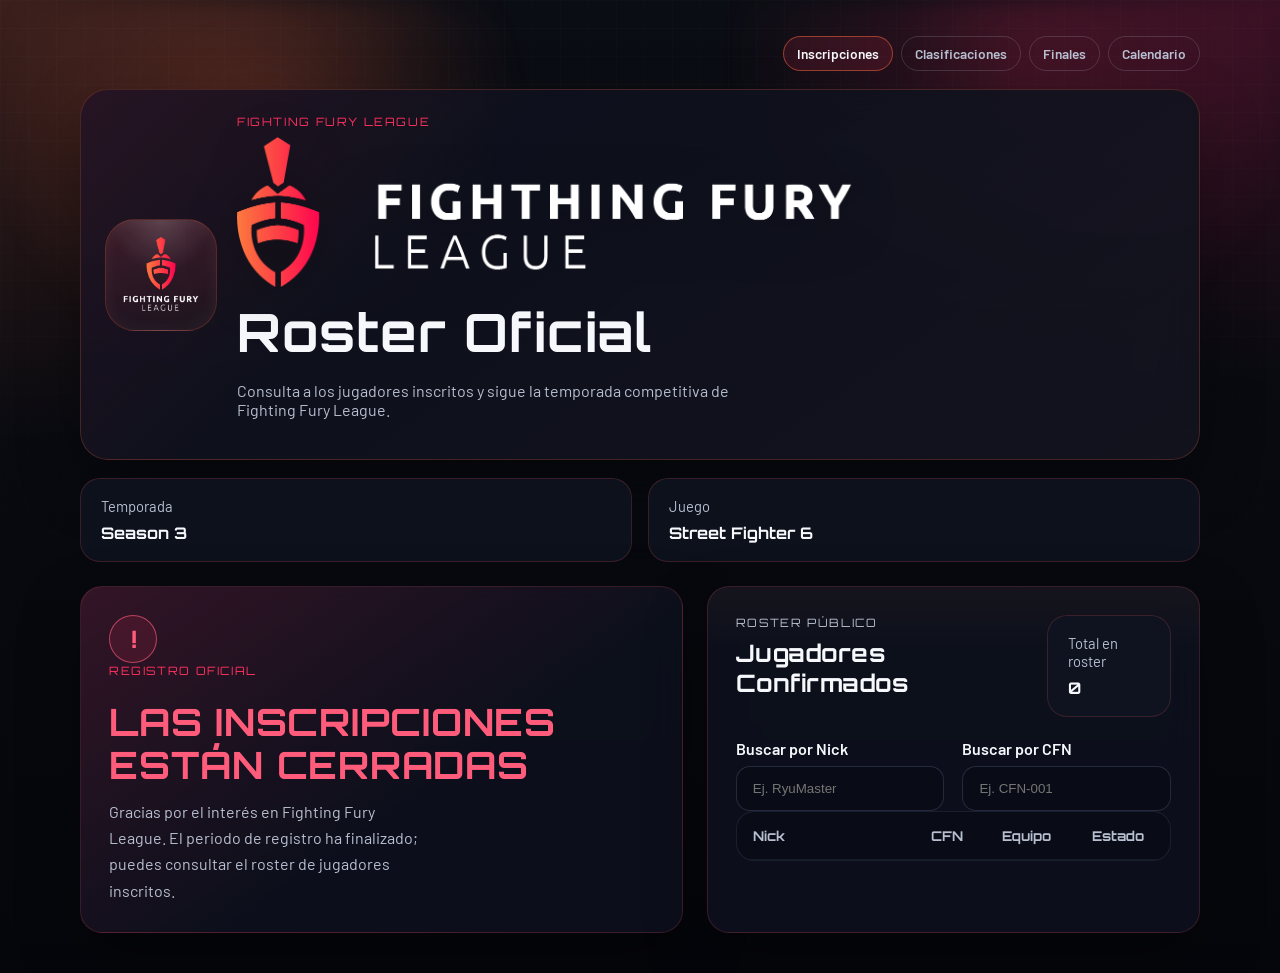
==== commit f5101dc6: "Add files via upload" ====
--- a/index.html
+++ b/index.html
@@ -3,7 +3,7 @@
 <head>
   <meta charset="UTF-8">
   <meta name="viewport" content="width=device-width, initial-scale=1.0">
-  <meta name="description" content="Inscripciones oficiales de Fighting Fury League para torneos y temporadas competitivas.">
+  <meta name="description" content="Estado de inscripciones y roster oficial de Fighting Fury League.">
   <title>Fighting Fury League | Inscripciones</title>
   <link rel="preconnect" href="https://fonts.googleapis.com">
   <link rel="preconnect" href="https://fonts.gstatic.com" crossorigin>
@@ -28,9 +28,9 @@
         <div class="brand-copy">
           <p class="eyebrow">Fighting Fury League</p>
           <img class="brand-wordmark" src="logo-ffa-c1.png" alt="Logo Fighting Fury League en blanco">
-          <h1>Página Oficial de Inscripciones</h1>
+          <h1>Roster Oficial</h1>
           <p class="hero__copy">
-            Reserva tu lugar para la próxima batalla, sube tu comprobante y sigue tu estado competitivo en tiempo real.
+            Consulta a los jugadores inscritos y sigue la temporada competitiva de Fighting Fury League.
           </p>
         </div>
       </div>
@@ -48,7 +48,14 @@
   </header>
 
   <main class="container layout">
-    <section class="panel form-panel" aria-labelledby="form-title">
+    <section class="panel closed-panel" aria-labelledby="closed-title">
+      <div class="closed-panel__icon" aria-hidden="true">!</div>
+      <p class="eyebrow">Registro oficial</p>
+      <h2 id="closed-title">LAS INSCRIPCIONES ESTÁN CERRADAS</h2>
+      <p>Gracias por el interés en Fighting Fury League. El periodo de registro ha finalizado; puedes consultar el roster de jugadores inscritos.</p>
+    </section>
+
+    <section class="panel form-panel" aria-labelledby="form-title" hidden>
       <div class="panel__heading">
         <p class="eyebrow">Registro oficial</p>
         <h2 id="form-title">Formulario de Inscripción</h2>
--- a/styles.css
+++ b/styles.css
@@ -256,6 +256,44 @@
     var(--panel);
 }
 
+.closed-panel {
+  display: grid;
+  align-content: center;
+  justify-items: start;
+  min-height: 310px;
+  background:
+    linear-gradient(145deg, rgba(255, 49, 95, 0.16), transparent 58%),
+    var(--panel);
+}
+
+.closed-panel h2 {
+  margin: 14px 0 12px;
+  color: var(--danger);
+  font-size: clamp(1.6rem, 3vw, 2.35rem);
+  line-height: 1.15;
+}
+
+.closed-panel p:last-child {
+  max-width: 36ch;
+  margin: 0;
+  color: var(--muted);
+  line-height: 1.65;
+}
+
+.closed-panel__icon {
+  display: grid;
+  width: 48px;
+  height: 48px;
+  place-items: center;
+  border: 1px solid rgba(255, 92, 124, 0.62);
+  border-radius: 50%;
+  background: rgba(255, 49, 95, 0.12);
+  color: var(--danger);
+  font-family: "Orbitron", sans-serif;
+  font-size: 1.5rem;
+  font-weight: 800;
+}
+
 .list-panel {
   background:
     linear-gradient(180deg, rgba(255, 147, 79, 0.04), transparent 18%),
@@ -801,6 +839,12 @@
   background: linear-gradient(135deg, rgba(241, 78, 255, 0.1), transparent 34%), linear-gradient(145deg, rgba(25, 12, 28, 0.98), rgba(24, 14, 30, 0.92));
 }
 
+.league-board--platinum {
+  --league-color: #16c8f5;
+  border-color: rgba(22, 200, 245, 0.32);
+  background: linear-gradient(135deg, rgba(22, 200, 245, 0.12), transparent 34%), linear-gradient(145deg, rgba(8, 23, 35, 0.98), rgba(10, 29, 42, 0.92));
+}
+
 .league-board__watermark {
   position: absolute;
   top: 50%;
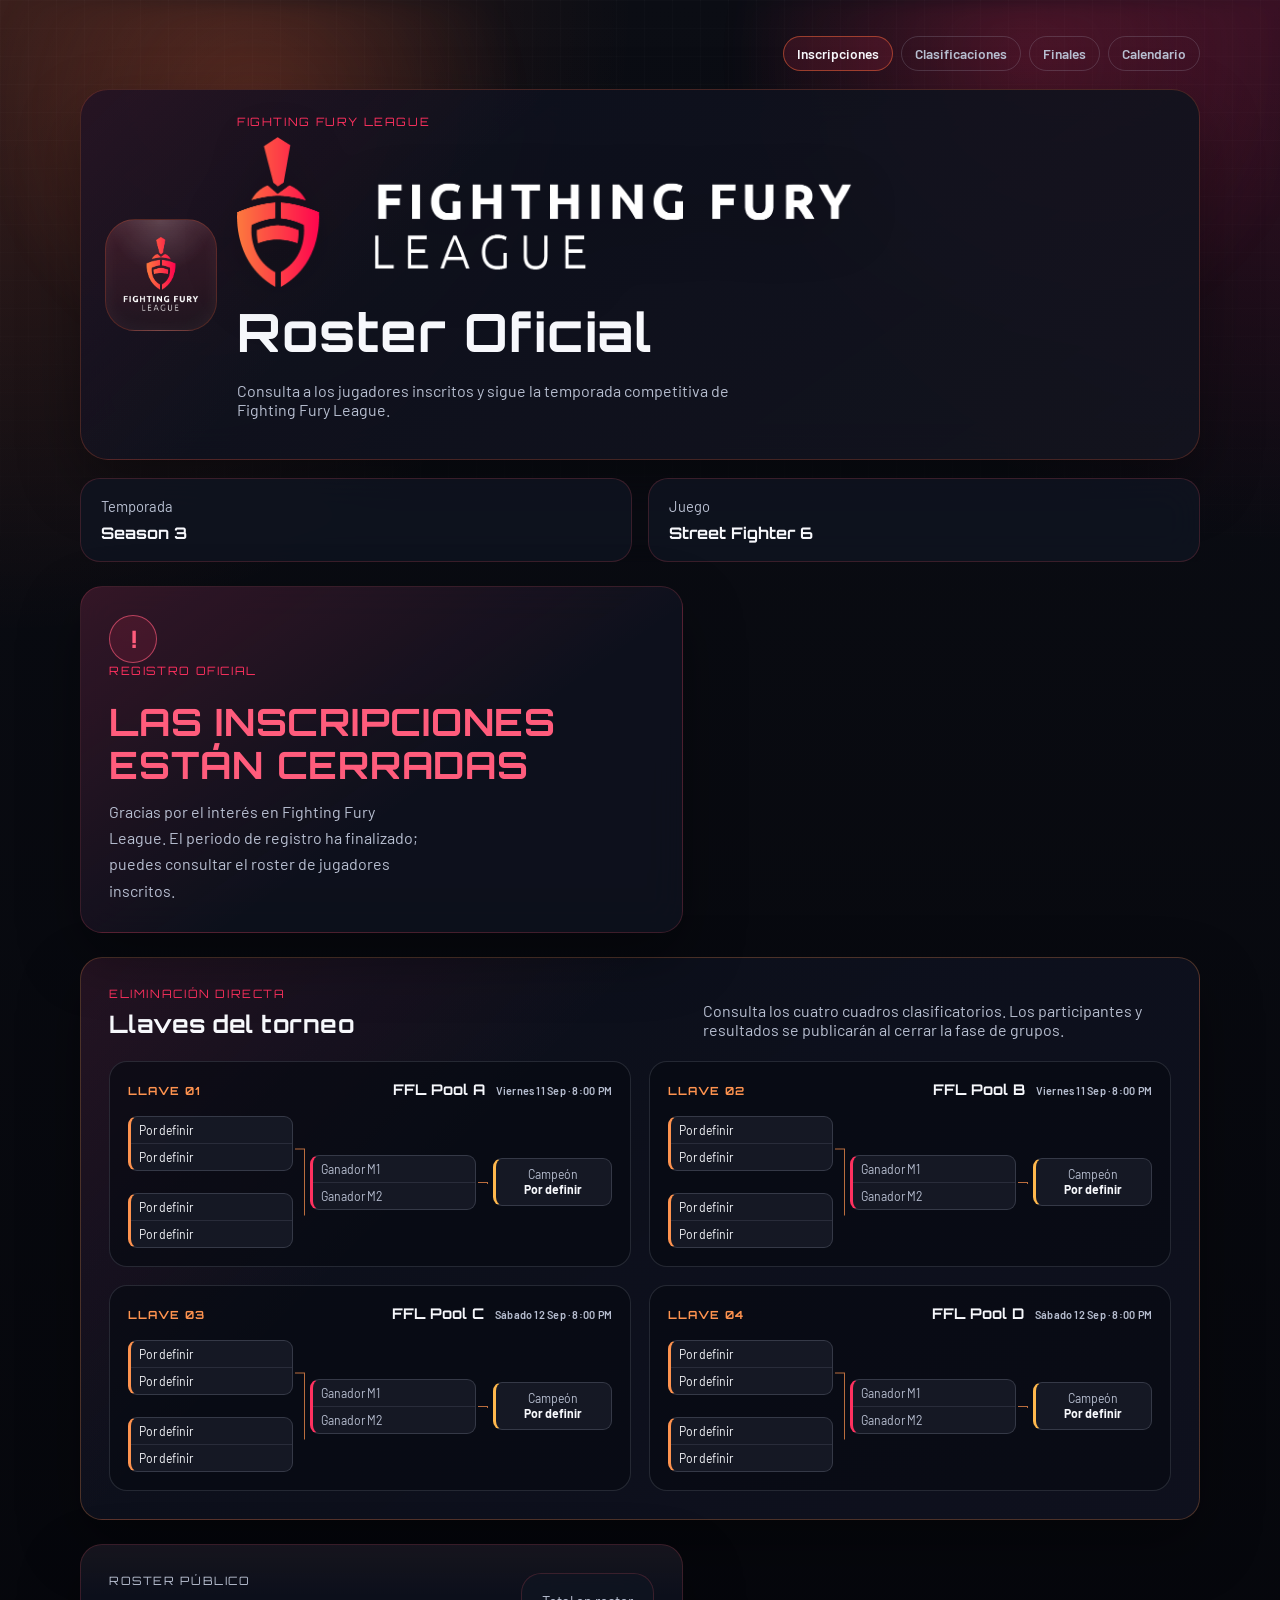
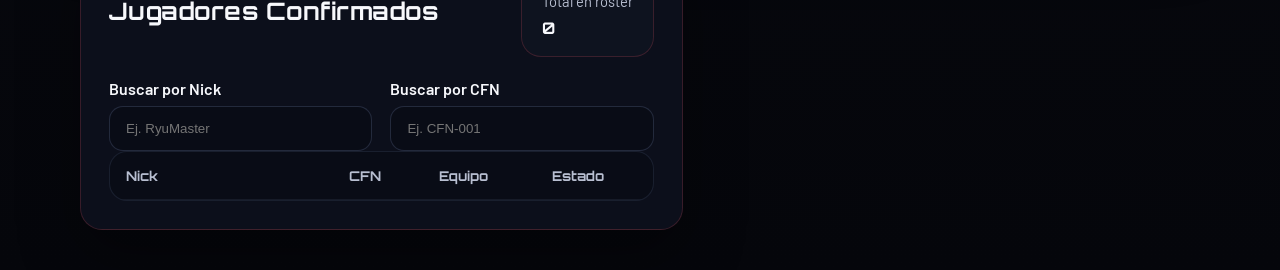
==== commit 4a45db84: "Add files via upload" ====
--- a/index.html
+++ b/index.html
@@ -55,6 +55,58 @@
       <p>Gracias por el interés en Fighting Fury League. El periodo de registro ha finalizado; puedes consultar el roster de jugadores inscritos.</p>
     </section>
 
+    <section class="home-brackets" aria-labelledby="brackets-title">
+      <div class="home-brackets__heading">
+        <div>
+          <p class="eyebrow">Eliminación directa</p>
+          <h2 id="brackets-title">Llaves del torneo</h2>
+        </div>
+        <p>Consulta los cuatro cuadros clasificatorios. Los participantes y resultados se publicarán al cerrar la fase de grupos.</p>
+      </div>
+
+      <div class="home-brackets__grid">
+        <article class="mini-bracket" aria-labelledby="bracket-a-title">
+          <header class="mini-bracket__header"><span>Llave 01</span><h3 id="bracket-a-title">FFL Pool A <small>Viernes 11 Sep · 8:00 PM</small></h3></header>
+          <div class="mini-bracket__round mini-bracket__round--opening">
+            <div class="mini-match"><span>Por definir</span><span>Por definir</span></div>
+            <div class="mini-match"><span>Por definir</span><span>Por definir</span></div>
+          </div>
+          <div class="mini-bracket__round mini-bracket__round--semi"><div class="mini-match mini-match--pending"><span>Ganador M1</span><span>Ganador M2</span></div></div>
+          <div class="mini-bracket__round mini-bracket__round--final"><div class="mini-champion">Campeón<br><strong>Por definir</strong></div></div>
+        </article>
+
+        <article class="mini-bracket" aria-labelledby="bracket-b-title">
+          <header class="mini-bracket__header"><span>Llave 02</span><h3 id="bracket-b-title">FFL Pool B <small>Viernes 11 Sep · 8:00 PM</small></h3></header>
+          <div class="mini-bracket__round mini-bracket__round--opening">
+            <div class="mini-match"><span>Por definir</span><span>Por definir</span></div>
+            <div class="mini-match"><span>Por definir</span><span>Por definir</span></div>
+          </div>
+          <div class="mini-bracket__round mini-bracket__round--semi"><div class="mini-match mini-match--pending"><span>Ganador M1</span><span>Ganador M2</span></div></div>
+          <div class="mini-bracket__round mini-bracket__round--final"><div class="mini-champion">Campeón<br><strong>Por definir</strong></div></div>
+        </article>
+
+        <article class="mini-bracket" aria-labelledby="bracket-c-title">
+          <header class="mini-bracket__header"><span>Llave 03</span><h3 id="bracket-c-title">FFL Pool C <small>Sábado 12 Sep · 8:00 PM</small></h3></header>
+          <div class="mini-bracket__round mini-bracket__round--opening">
+            <div class="mini-match"><span>Por definir</span><span>Por definir</span></div>
+            <div class="mini-match"><span>Por definir</span><span>Por definir</span></div>
+          </div>
+          <div class="mini-bracket__round mini-bracket__round--semi"><div class="mini-match mini-match--pending"><span>Ganador M1</span><span>Ganador M2</span></div></div>
+          <div class="mini-bracket__round mini-bracket__round--final"><div class="mini-champion">Campeón<br><strong>Por definir</strong></div></div>
+        </article>
+
+        <article class="mini-bracket" aria-labelledby="bracket-d-title">
+          <header class="mini-bracket__header"><span>Llave 04</span><h3 id="bracket-d-title">FFL Pool D <small>Sábado 12 Sep · 8:00 PM</small></h3></header>
+          <div class="mini-bracket__round mini-bracket__round--opening">
+            <div class="mini-match"><span>Por definir</span><span>Por definir</span></div>
+            <div class="mini-match"><span>Por definir</span><span>Por definir</span></div>
+          </div>
+          <div class="mini-bracket__round mini-bracket__round--semi"><div class="mini-match mini-match--pending"><span>Ganador M1</span><span>Ganador M2</span></div></div>
+          <div class="mini-bracket__round mini-bracket__round--final"><div class="mini-champion">Campeón<br><strong>Por definir</strong></div></div>
+        </article>
+      </div>
+    </section>
+
     <section class="panel form-panel" aria-labelledby="form-title" hidden>
       <div class="panel__heading">
         <p class="eyebrow">Registro oficial</p>
--- a/styles.css
+++ b/styles.css
@@ -241,6 +241,135 @@
   padding-bottom: 40px;
 }
 
+.home-brackets {
+  grid-column: 1 / -1;
+  padding: 28px;
+  border: 1px solid rgba(255, 147, 79, 0.26);
+  border-radius: var(--radius);
+  background:
+    linear-gradient(135deg, rgba(255, 49, 95, 0.1), transparent 34%),
+    linear-gradient(145deg, rgba(12, 16, 28, 0.96), rgba(16, 18, 31, 0.9));
+  box-shadow: var(--shadow);
+  animation: rise 0.8s ease;
+}
+
+.home-brackets__heading {
+  display: flex;
+  justify-content: space-between;
+  align-items: end;
+  gap: 24px;
+  margin-bottom: 22px;
+}
+
+.home-brackets__heading > p {
+  max-width: 52ch;
+  margin: 0;
+  color: var(--muted);
+}
+
+.home-brackets__grid {
+  display: grid;
+  grid-template-columns: repeat(2, minmax(0, 1fr));
+  gap: 18px;
+}
+
+.mini-bracket {
+  display: grid;
+  grid-template-columns: 1.25fr 1.25fr .9fr;
+  gap: 17px;
+  min-width: 0;
+  padding: 18px;
+  border: 1px solid rgba(184, 191, 209, 0.16);
+  border-radius: 18px;
+  background: rgba(7, 10, 18, 0.64);
+}
+
+.mini-bracket__header {
+  grid-column: 1 / -1;
+  display: flex;
+  align-items: baseline;
+  justify-content: space-between;
+  gap: 12px;
+}
+
+.mini-bracket__header span {
+  color: var(--accent);
+  font: 700 .7rem "Orbitron", sans-serif;
+  letter-spacing: .1em;
+  text-transform: uppercase;
+}
+
+.mini-bracket__header h3 {
+  margin: 0;
+  font: 700 .92rem "Orbitron", sans-serif;
+}
+
+.mini-bracket__header h3 small {
+  display: inline-block;
+  margin-left: 6px;
+  color: var(--muted);
+  font: 600 .68rem "Barlow", sans-serif;
+  letter-spacing: .02em;
+  white-space: nowrap;
+}
+
+.mini-bracket__round {
+  position: relative;
+  display: flex;
+  flex-direction: column;
+}
+
+.mini-bracket__round--opening { justify-content: space-between; gap: 22px; }
+.mini-bracket__round--semi { justify-content: center; }
+.mini-bracket__round--final { justify-content: center; }
+
+.mini-bracket__round--opening::after,
+.mini-bracket__round--semi::after {
+  position: absolute;
+  top: 50%;
+  right: -12px;
+  width: 9px;
+  height: 50%;
+  border-top: 1px solid rgba(255, 147, 79, .72);
+  border-right: 1px solid rgba(255, 147, 79, .72);
+  content: "";
+}
+
+.mini-bracket__round--opening::after { transform: translateY(-50%); }
+.mini-bracket__round--semi::after { height: 1px; }
+
+.mini-match,
+.mini-champion {
+  overflow: hidden;
+  border: 1px solid rgba(184, 191, 209, .2);
+  border-left: 3px solid var(--accent);
+  border-radius: 9px;
+  background: rgba(23, 27, 39, .92);
+  color: var(--text);
+  font-size: .76rem;
+}
+
+.mini-match span {
+  display: block;
+  padding: 6px 8px;
+  white-space: nowrap;
+  overflow: hidden;
+  text-overflow: ellipsis;
+}
+
+.mini-match span + span { border-top: 1px solid rgba(184, 191, 209, .12); }
+.mini-match--pending { border-left-color: var(--primary); color: var(--muted); }
+
+.mini-champion {
+  padding: 8px;
+  border-left-color: var(--warning);
+  color: var(--muted);
+  text-align: center;
+  line-height: 1.25;
+}
+
+.mini-champion strong { color: var(--text); font-size: .76rem; }
+
 .panel {
   background: var(--panel);
   border: 1px solid var(--panel-border);
@@ -1039,7 +1168,8 @@
   .league-section__heading,
   .league-board__identity,
   .finals-board__heading,
-  .schedule-board__heading {
+  .schedule-board__heading,
+  .home-brackets__heading {
     align-items: flex-start;
     flex-direction: column;
   }
@@ -1079,6 +1209,14 @@
 
   .league-board {
     padding: 20px;
+  }
+
+  .home-brackets {
+    padding: 20px;
+  }
+
+  .home-brackets__grid {
+    grid-template-columns: 1fr;
   }
 
   .finals-board {
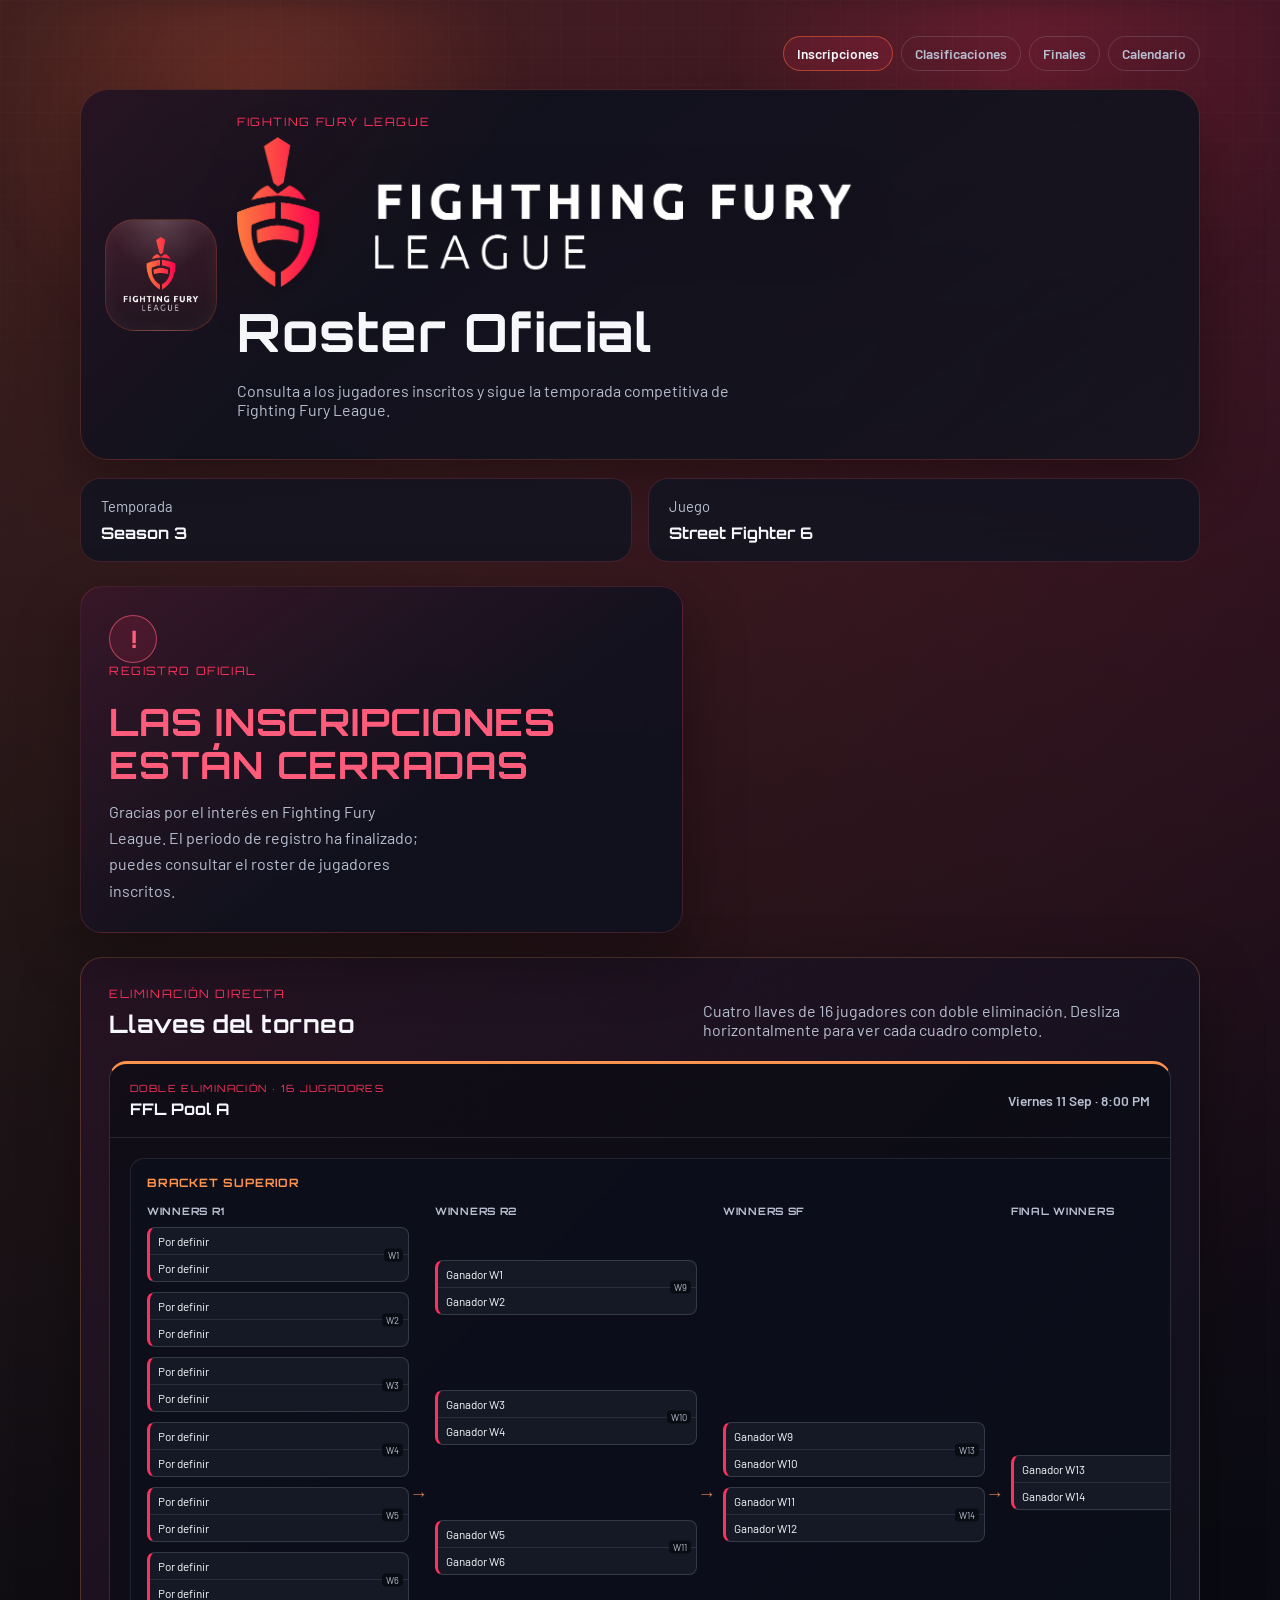
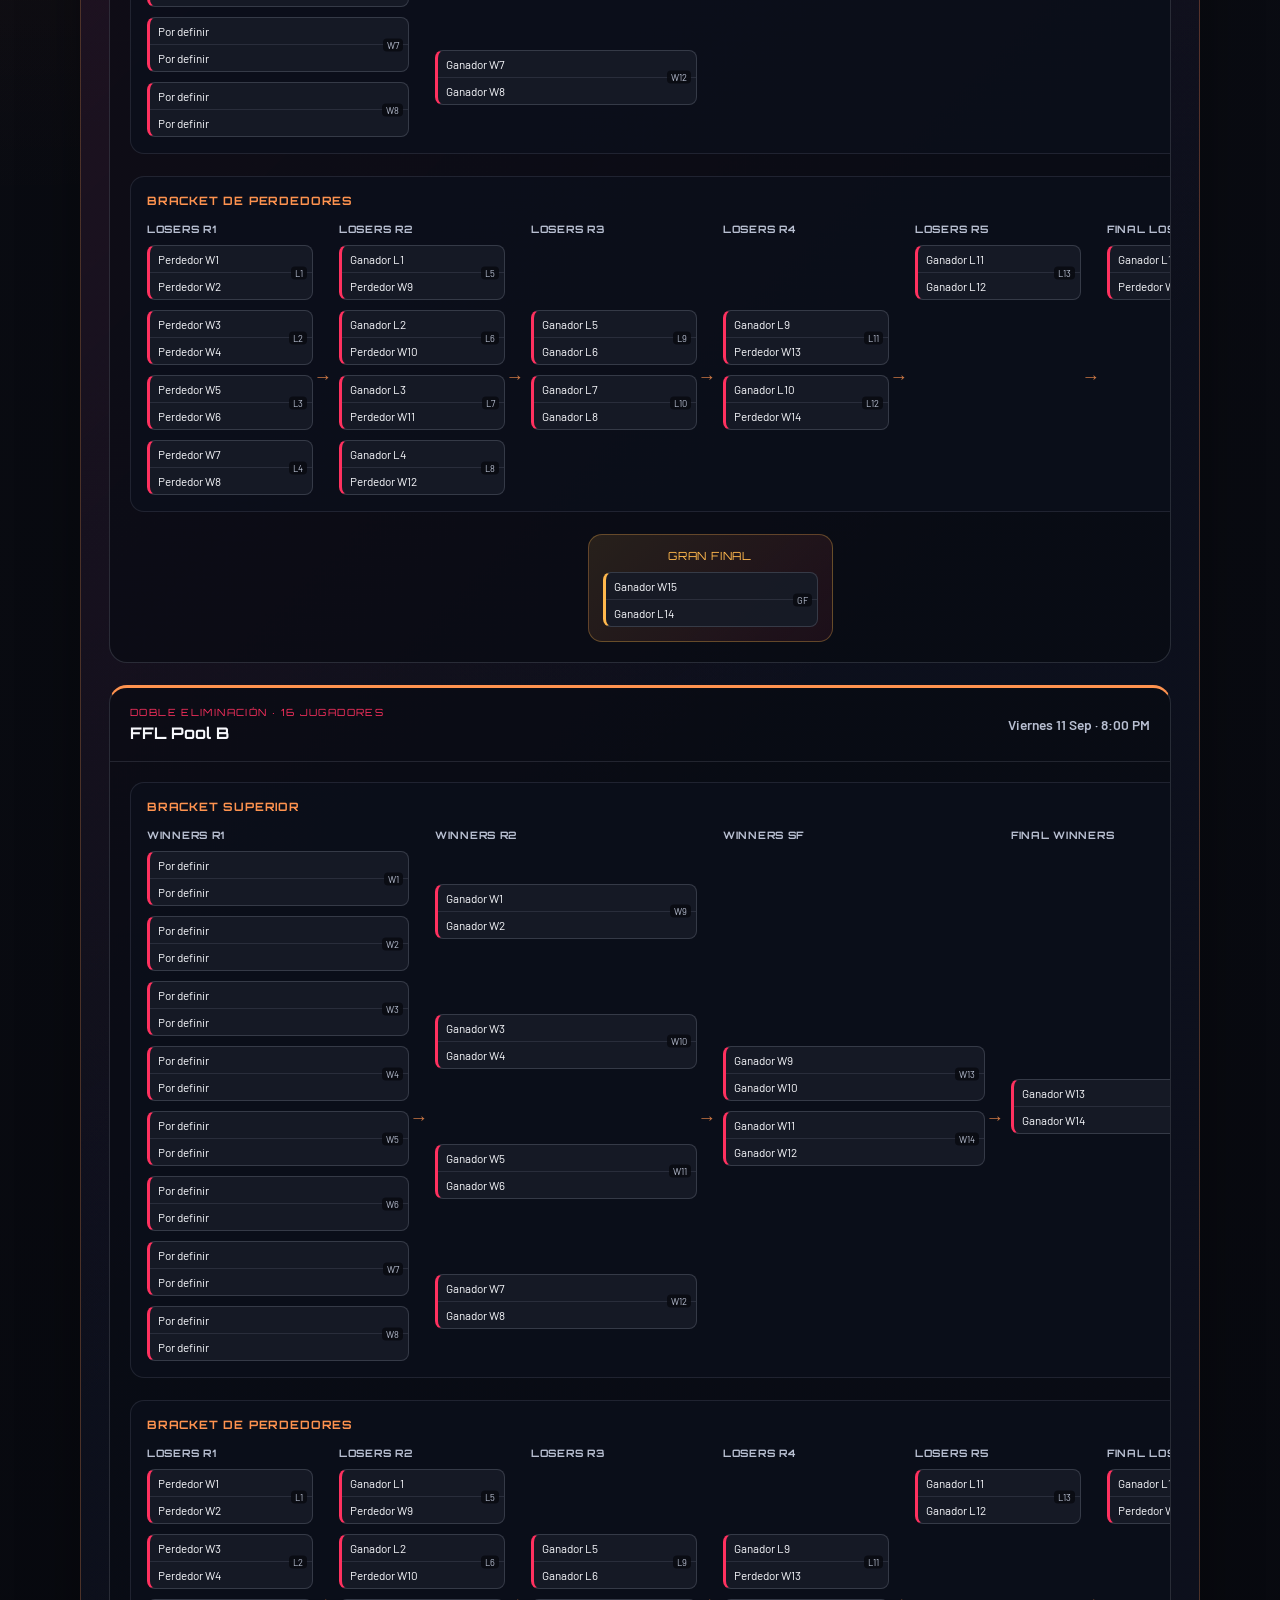
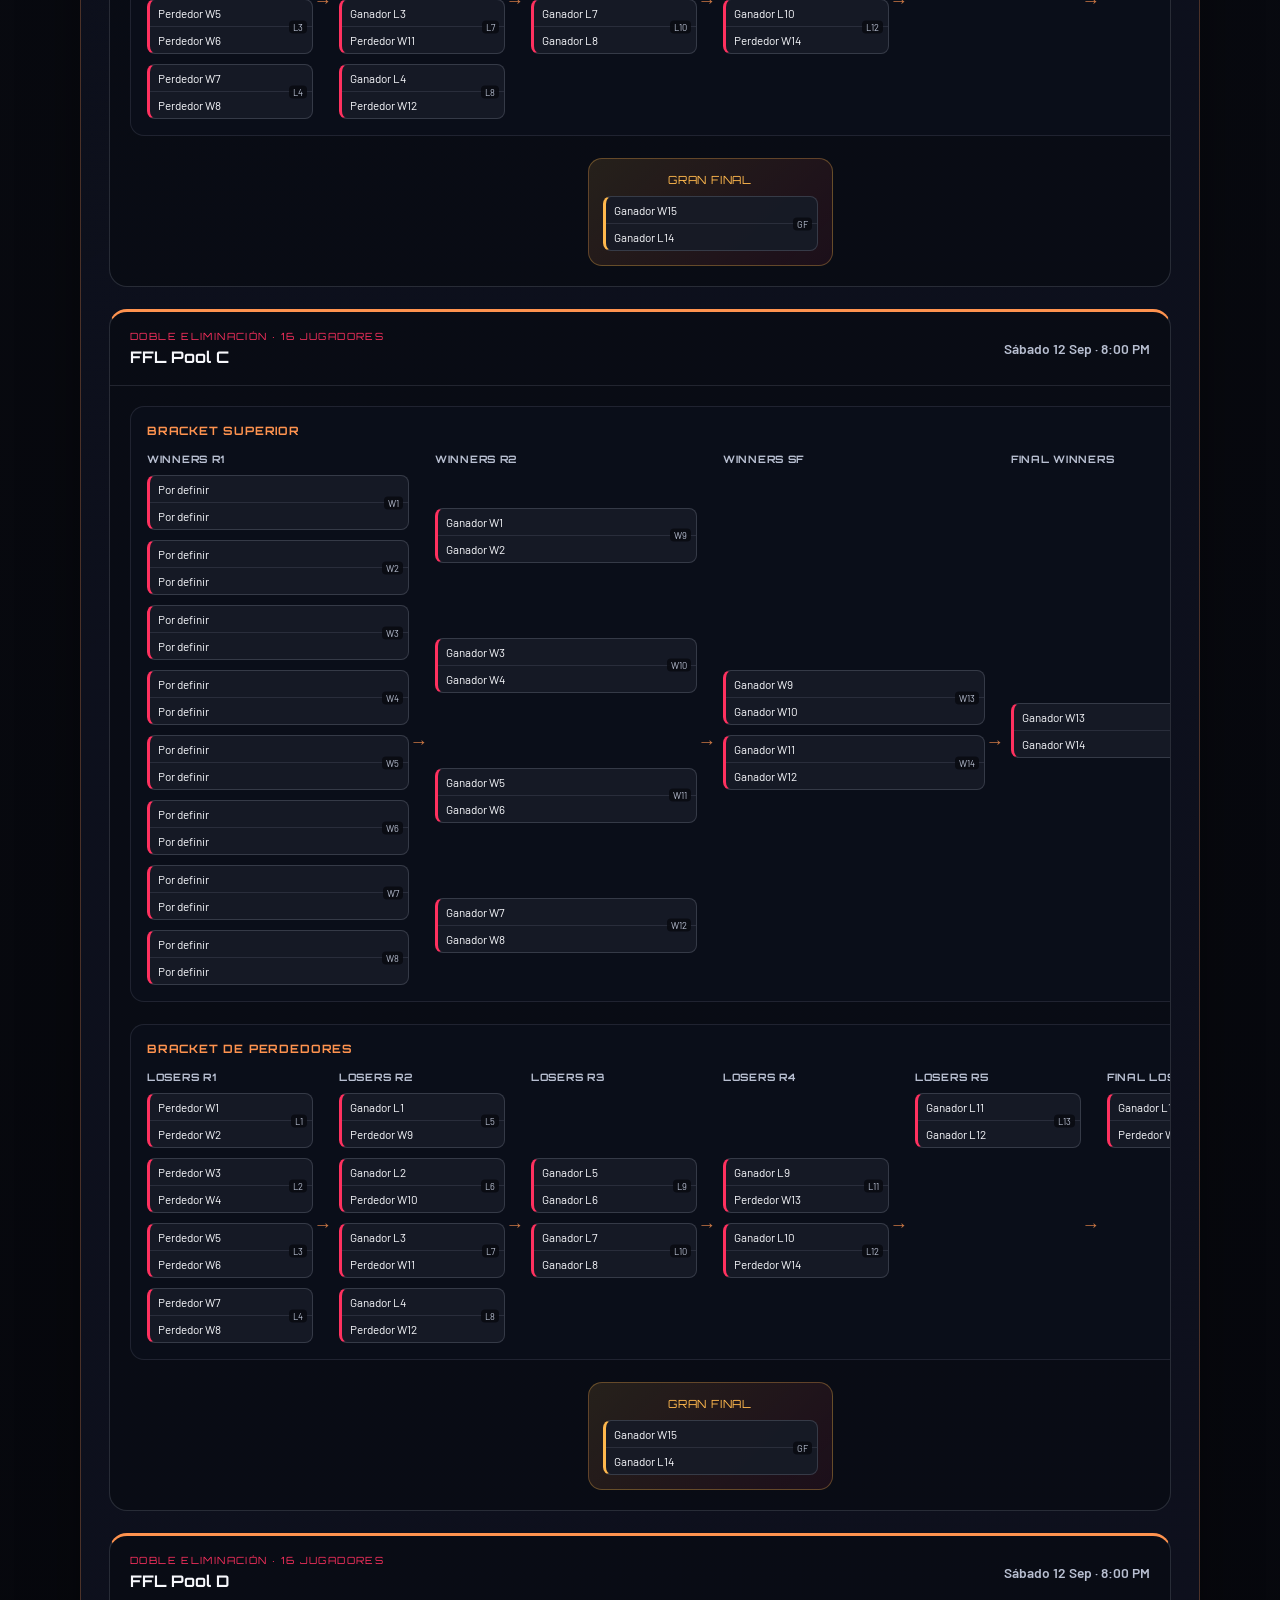
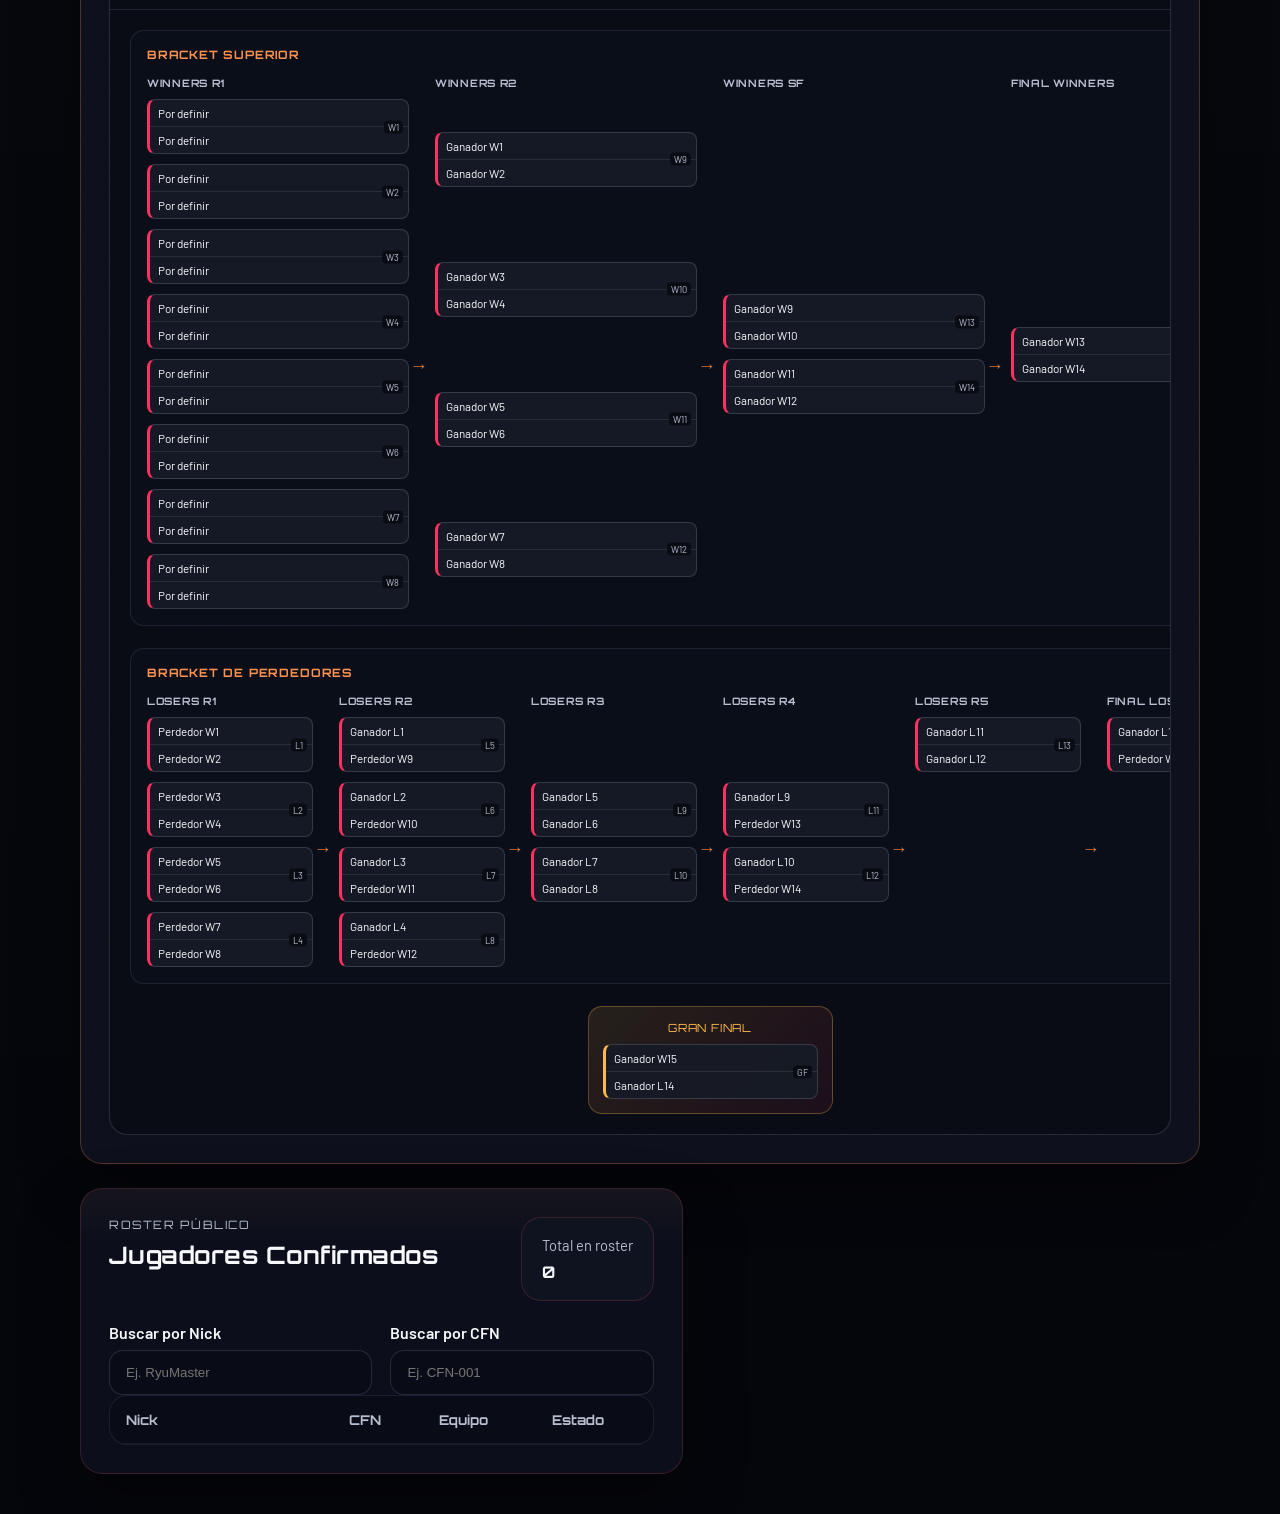
==== commit dc90edc5: "Add files via upload" ====
--- a/index.html
+++ b/index.html
@@ -61,50 +61,9 @@
           <p class="eyebrow">Eliminación directa</p>
           <h2 id="brackets-title">Llaves del torneo</h2>
         </div>
-        <p>Consulta los cuatro cuadros clasificatorios. Los participantes y resultados se publicarán al cerrar la fase de grupos.</p>
+        <p>Cuatro llaves de 16 jugadores con doble eliminación. Desliza horizontalmente para ver cada cuadro completo.</p>
       </div>
-
-      <div class="home-brackets__grid">
-        <article class="mini-bracket" aria-labelledby="bracket-a-title">
-          <header class="mini-bracket__header"><span>Llave 01</span><h3 id="bracket-a-title">FFL Pool A <small>Viernes 11 Sep · 8:00 PM</small></h3></header>
-          <div class="mini-bracket__round mini-bracket__round--opening">
-            <div class="mini-match"><span>Por definir</span><span>Por definir</span></div>
-            <div class="mini-match"><span>Por definir</span><span>Por definir</span></div>
-          </div>
-          <div class="mini-bracket__round mini-bracket__round--semi"><div class="mini-match mini-match--pending"><span>Ganador M1</span><span>Ganador M2</span></div></div>
-          <div class="mini-bracket__round mini-bracket__round--final"><div class="mini-champion">Campeón<br><strong>Por definir</strong></div></div>
-        </article>
-
-        <article class="mini-bracket" aria-labelledby="bracket-b-title">
-          <header class="mini-bracket__header"><span>Llave 02</span><h3 id="bracket-b-title">FFL Pool B <small>Viernes 11 Sep · 8:00 PM</small></h3></header>
-          <div class="mini-bracket__round mini-bracket__round--opening">
-            <div class="mini-match"><span>Por definir</span><span>Por definir</span></div>
-            <div class="mini-match"><span>Por definir</span><span>Por definir</span></div>
-          </div>
-          <div class="mini-bracket__round mini-bracket__round--semi"><div class="mini-match mini-match--pending"><span>Ganador M1</span><span>Ganador M2</span></div></div>
-          <div class="mini-bracket__round mini-bracket__round--final"><div class="mini-champion">Campeón<br><strong>Por definir</strong></div></div>
-        </article>
-
-        <article class="mini-bracket" aria-labelledby="bracket-c-title">
-          <header class="mini-bracket__header"><span>Llave 03</span><h3 id="bracket-c-title">FFL Pool C <small>Sábado 12 Sep · 8:00 PM</small></h3></header>
-          <div class="mini-bracket__round mini-bracket__round--opening">
-            <div class="mini-match"><span>Por definir</span><span>Por definir</span></div>
-            <div class="mini-match"><span>Por definir</span><span>Por definir</span></div>
-          </div>
-          <div class="mini-bracket__round mini-bracket__round--semi"><div class="mini-match mini-match--pending"><span>Ganador M1</span><span>Ganador M2</span></div></div>
-          <div class="mini-bracket__round mini-bracket__round--final"><div class="mini-champion">Campeón<br><strong>Por definir</strong></div></div>
-        </article>
-
-        <article class="mini-bracket" aria-labelledby="bracket-d-title">
-          <header class="mini-bracket__header"><span>Llave 04</span><h3 id="bracket-d-title">FFL Pool D <small>Sábado 12 Sep · 8:00 PM</small></h3></header>
-          <div class="mini-bracket__round mini-bracket__round--opening">
-            <div class="mini-match"><span>Por definir</span><span>Por definir</span></div>
-            <div class="mini-match"><span>Por definir</span><span>Por definir</span></div>
-          </div>
-          <div class="mini-bracket__round mini-bracket__round--semi"><div class="mini-match mini-match--pending"><span>Ganador M1</span><span>Ganador M2</span></div></div>
-          <div class="mini-bracket__round mini-bracket__round--final"><div class="mini-champion">Campeón<br><strong>Por definir</strong></div></div>
-        </article>
-      </div>
+      <div id="poolsBrackets" class="pools-brackets" aria-live="polite"></div>
     </section>
 
     <section class="panel form-panel" aria-labelledby="form-title" hidden>
@@ -213,6 +172,7 @@
     </section>
   </main>
 
+  <script src="pools.js"></script>
   <script src="script.js"></script>
 </body>
 </html>
--- a/styles.css
+++ b/styles.css
@@ -273,6 +273,127 @@
   gap: 18px;
 }
 
+.pools-brackets {
+  display: grid;
+  gap: 22px;
+}
+
+.double-elim-pool {
+  overflow: hidden;
+  border: 1px solid rgba(184, 191, 209, .18);
+  border-top: 3px solid var(--accent);
+  border-radius: 18px;
+  background: rgba(7, 10, 18, .6);
+}
+
+.double-elim-pool__header {
+  display: flex;
+  justify-content: space-between;
+  align-items: center;
+  gap: 18px;
+  padding: 18px 20px;
+  border-bottom: 1px solid rgba(184, 191, 209, .14);
+}
+
+.double-elim-pool__header .eyebrow { margin-bottom: 5px; font-size: .62rem; }
+.double-elim-pool__header h3 { margin: 0; font: 700 1rem "Orbitron", sans-serif; }
+.double-elim-pool__header time { color: var(--muted); font-size: .86rem; font-weight: 600; white-space: nowrap; }
+
+.double-elim-scroll { overflow-x: auto; padding: 20px; }
+
+.double-elim-board {
+  display: grid;
+  min-width: 1160px;
+  gap: 22px;
+}
+
+.elim-zone {
+  padding: 16px;
+  border: 1px solid rgba(184, 191, 209, .12);
+  border-radius: 14px;
+  background: rgba(12, 16, 28, .72);
+}
+
+.elim-zone h4,
+.elim-round h5,
+.grand-final > span {
+  margin: 0;
+  font-family: "Orbitron", sans-serif;
+  letter-spacing: .07em;
+  text-transform: uppercase;
+}
+
+.elim-zone h4 { margin-bottom: 15px; color: var(--accent); font-size: .72rem; }
+
+.elim-rounds {
+  display: grid;
+  grid-template-columns: repeat(4, minmax(160px, 1fr));
+  gap: 26px;
+}
+
+.elim-round {
+  position: relative;
+  display: flex;
+  min-height: 224px;
+  flex-direction: column;
+}
+
+.elim-round:not(:last-child)::after {
+  position: absolute;
+  top: 52%;
+  right: -19px;
+  color: rgba(255, 147, 79, .78);
+  content: "→";
+  font-size: 1.15rem;
+}
+
+.elim-round h5 { margin: 0 0 10px; color: var(--muted); font-size: .64rem; }
+.elim-round__matches { display: flex; min-height: 0; flex: 1; flex-direction: column; justify-content: space-between; gap: 10px; }
+.elim-round:nth-child(2) .elim-round__matches { justify-content: space-around; }
+.elim-round:nth-child(3) .elim-round__matches,
+.elim-round:nth-child(4) .elim-round__matches { justify-content: center; }
+
+.elim-rounds--lower { grid-template-columns: repeat(6, minmax(160px, 1fr)); }
+.elim-rounds--lower .elim-round { min-height: 156px; }
+
+.elim-match {
+  position: relative;
+  overflow: hidden;
+  border: 1px solid rgba(184, 191, 209, .2);
+  border-left: 3px solid var(--primary);
+  border-radius: 8px;
+  background: rgba(23, 27, 39, .94);
+  font-size: .73rem;
+}
+
+.elim-match small {
+  position: absolute;
+  top: 50%;
+  right: 5px;
+  z-index: 1;
+  padding: 1px 4px;
+  border-radius: 4px;
+  color: var(--muted);
+  background: rgba(8, 11, 18, .88);
+  font-size: .58rem;
+  transform: translateY(-50%);
+}
+
+.elim-match span { display: block; padding: 6px 20px 6px 8px; white-space: nowrap; overflow: hidden; text-overflow: ellipsis; }
+.elim-match span + span { border-top: 1px solid rgba(184, 191, 209, .12); }
+
+.grand-final {
+  justify-self: center;
+  width: 245px;
+  padding: 14px;
+  border: 1px solid rgba(255, 184, 77, .3);
+  border-radius: 14px;
+  background: linear-gradient(135deg, rgba(255, 184, 77, .12), rgba(255, 49, 95, .08));
+}
+
+.grand-final > span { display: block; margin-bottom: 9px; color: var(--warning); font-size: .7rem; text-align: center; }
+.grand-final .elim-match { border-left-color: var(--warning); }
+
 .mini-bracket {
   display: grid;
   grid-template-columns: 1.25fr 1.25fr .9fr;
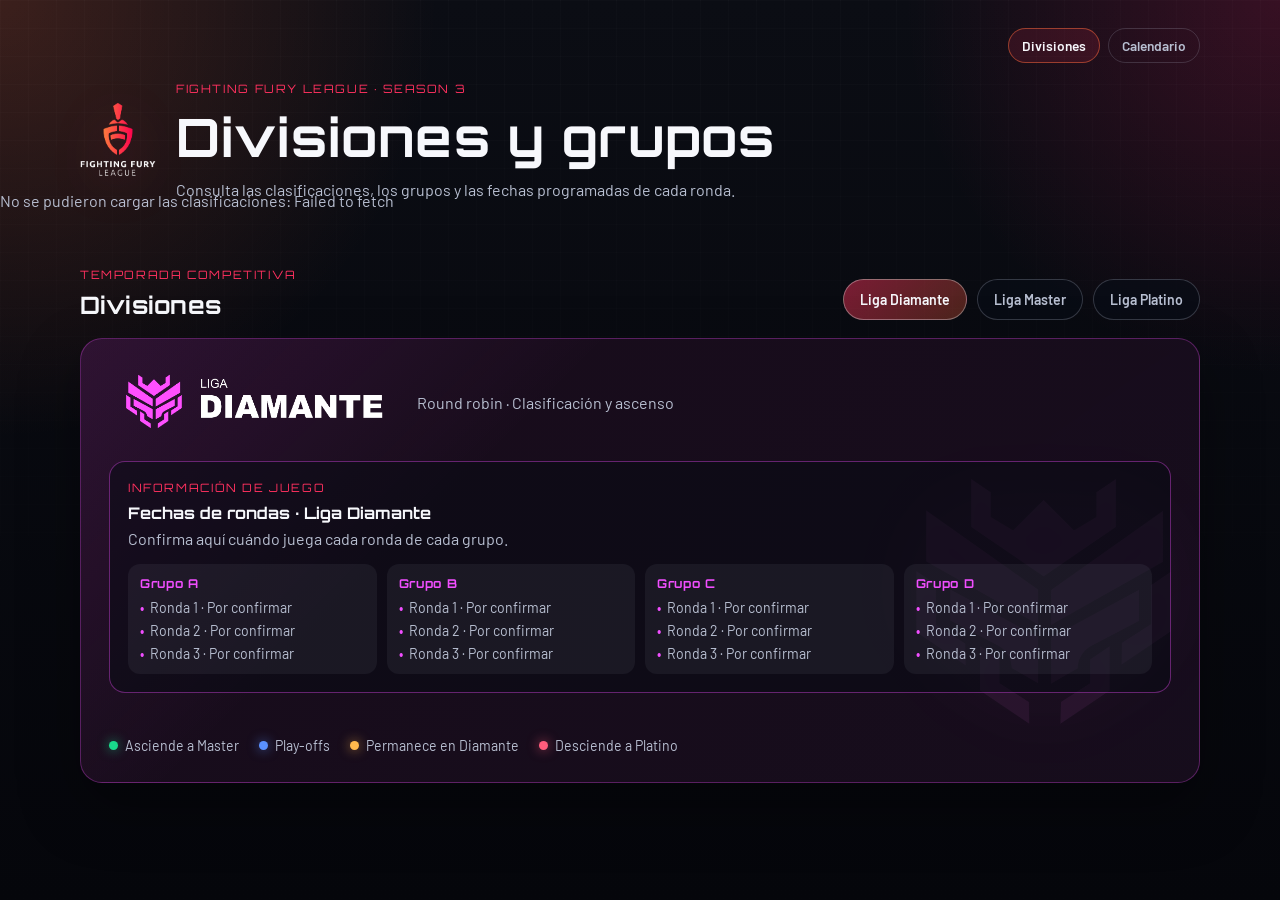
==== commit 009a9a3f: "Add files via upload" ====
--- a/index.html
+++ b/index.html
@@ -3,8 +3,8 @@
 <head>
   <meta charset="UTF-8">
   <meta name="viewport" content="width=device-width, initial-scale=1.0">
-  <meta name="description" content="Estado de inscripciones y roster oficial de Fighting Fury League.">
-  <title>Fighting Fury League | Inscripciones</title>
+  <meta name="description" content="Divisiones, grupos y fechas de juego de Fighting Fury League.">
+  <title>Fighting Fury League | Divisiones</title>
   <link rel="preconnect" href="https://fonts.googleapis.com">
   <link rel="preconnect" href="https://fonts.gstatic.com" crossorigin>
   <link href="https://fonts.googleapis.com/css2?family=Barlow:wght@400;500;600;700;800&family=Orbitron:wght@500;700;800&display=swap" rel="stylesheet">
@@ -12,167 +12,61 @@
 </head>
 <body>
   <div class="page-shell"></div>
-  <header class="hero">
-    <div class="hero__backdrop"></div>
-    <div class="container hero__content">
+  <header class="standings-hero">
+    <div class="container">
       <nav class="site-nav" aria-label="Navegación principal">
-        <a class="site-nav__link is-active" href="index.html" aria-current="page">Inscripciones</a>
-        <a class="site-nav__link" href="clasificaciones.html">Clasificaciones</a>
-        <a class="site-nav__link" href="finales.html">Finales</a>
+        <a class="site-nav__link is-active" href="index.html" aria-current="page">Divisiones</a>
         <a class="site-nav__link" href="calendario.html">Calendario</a>
       </nav>
-      <div class="brand-card">
-        <div class="brand-logo" aria-label="Escudo de Fighting Fury League">
-          <img src="logo-ffa-mark.png" alt="Logo Fighting Fury League">
-        </div>
-        <div class="brand-copy">
-          <p class="eyebrow">Fighting Fury League</p>
-          <img class="brand-wordmark" src="logo-ffa-c1.png" alt="Logo Fighting Fury League en blanco">
-          <h1>Roster Oficial</h1>
-          <p class="hero__copy">
-            Consulta a los jugadores inscritos y sigue la temporada competitiva de Fighting Fury League.
-          </p>
-        </div>
-      </div>
-      <div class="hero__stats">
-        <div class="stat-card">
-          <span class="stat-card__label">Temporada</span>
-          <strong>Season 3</strong>
-        </div>
-        <div class="stat-card">
-          <span class="stat-card__label">Juego</span>
-          <strong>Street Fighter 6</strong>
+      <div class="standings-hero__heading">
+        <img src="logo-ffa-mark.png" alt="Fighting Fury League">
+        <div>
+          <p class="eyebrow">Fighting Fury League · Season 3</p>
+          <h1>Divisiones y grupos</h1>
+          <p>Consulta las clasificaciones, los grupos y las fechas programadas de cada ronda.</p>
         </div>
       </div>
     </div>
+    <p id="standingsMessage" class="standings-message" role="status" aria-live="polite"></p>
   </header>
 
-  <main class="container layout">
-    <section class="panel closed-panel" aria-labelledby="closed-title">
-      <div class="closed-panel__icon" aria-hidden="true">!</div>
-      <p class="eyebrow">Registro oficial</p>
-      <h2 id="closed-title">LAS INSCRIPCIONES ESTÁN CERRADAS</h2>
-      <p>Gracias por el interés en Fighting Fury League. El periodo de registro ha finalizado; puedes consultar el roster de jugadores inscritos.</p>
+  <main class="container league-section" aria-labelledby="league-title">
+    <div class="league-section__heading">
+      <div><p class="eyebrow">Temporada competitiva</p><h2 id="league-title">Divisiones</h2></div>
+      <div class="league-tabs" role="tablist" aria-label="Seleccionar división">
+        <button class="league-tab is-active" id="diamondTab" type="button" role="tab" aria-selected="true" aria-controls="diamondLeague" data-league-tab="diamond">Liga Diamante</button>
+        <button class="league-tab" id="masterTab" type="button" role="tab" aria-selected="false" aria-controls="masterLeague" data-league-tab="master">Liga Master</button>
+        <button class="league-tab" id="platinumTab" type="button" role="tab" aria-selected="false" aria-controls="platinumLeague" data-league-tab="platinum">Liga Platino</button>
+      </div>
+    </div>
+
+    <section class="league-board league-board--master" id="masterLeague" role="tabpanel" aria-labelledby="masterTab" data-league-panel="master" hidden>
+      <img class="league-board__watermark" src="master-emblem.png" alt="" aria-hidden="true">
+      <div class="league-board__identity"><img src="liga-master.png" alt="Liga Master"><p>Round robin · Clasificación a la fase final</p></div>
+      <div id="masterRoundDates" class="round-dates" aria-live="polite"></div>
+      <div id="masterGroups" class="groups-grid" aria-live="polite"></div>
+      <div class="league-legend" aria-label="Estados de clasificación de Liga Master"><span><i class="legend-dot legend-dot--qualify"></i>Clasifica a la final</span><span><i class="legend-dot legend-dot--playoff"></i>Play-offs</span><span><i class="legend-dot legend-dot--stay"></i>Permanece</span><span><i class="legend-dot legend-dot--drop"></i>Desciende a Diamante</span></div>
     </section>
 
-    <section class="home-brackets" aria-labelledby="brackets-title">
-      <div class="home-brackets__heading">
-        <div>
-          <p class="eyebrow">Eliminación directa</p>
-          <h2 id="brackets-title">Llaves del torneo</h2>
-        </div>
-        <p>Cuatro llaves de 16 jugadores con doble eliminación. Desliza horizontalmente para ver cada cuadro completo.</p>
-      </div>
-      <div id="poolsBrackets" class="pools-brackets" aria-live="polite"></div>
+    <section class="league-board league-board--diamond is-active" id="diamondLeague" role="tabpanel" aria-labelledby="diamondTab" data-league-panel="diamond">
+      <img class="league-board__watermark" src="diamante-emblem.png" alt="" aria-hidden="true">
+      <div class="league-board__identity"><img src="liga-diamante.png" alt="Liga Diamante"><p>Round robin · Clasificación y ascenso</p></div>
+      <div id="diamondRoundDates" class="round-dates" aria-live="polite"></div>
+      <div id="diamondGroups" class="groups-grid" aria-live="polite"></div>
+      <div class="league-legend" aria-label="Estados de clasificación de Liga Diamante"><span><i class="legend-dot legend-dot--qualify"></i>Asciende a Master</span><span><i class="legend-dot legend-dot--playoff"></i>Play-offs</span><span><i class="legend-dot legend-dot--stay"></i>Permanece en Diamante</span><span><i class="legend-dot legend-dot--drop"></i>Desciende a Platino</span></div>
     </section>
 
-    <section class="panel form-panel" aria-labelledby="form-title" hidden>
-      <div class="panel__heading">
-        <p class="eyebrow">Registro oficial</p>
-        <h2 id="form-title">Formulario de Inscripción</h2>
-        <p>Completa tu ficha de jugador para entrar al ecosistema competitivo de Fighting Fury League.</p>
-      </div>
-
-      <div id="statusMessage" class="alert hidden" role="alert" aria-live="polite"></div>
-
-      <form id="registrationForm" novalidate>
-        <div class="form-grid">
-          <label class="field">
-            <span>Nombre completo *</span>
-            <input id="fullName" name="fullName" type="text" maxlength="100" autocomplete="name" required>
-            <small class="field__error"></small>
-          </label>
-
-          <label class="field">
-            <span>Nick o Gamertag *</span>
-            <input id="nickname" name="nickname" type="text" maxlength="40" autocomplete="nickname" required>
-            <small class="field__error"></small>
-          </label>
-
-          <label class="field">
-            <span>CFN *</span>
-            <input id="cfn" name="cfn" type="text" maxlength="30" required>
-            <small class="field__error"></small>
-          </label>
-
-          <label class="field">
-            <span>Número celular *</span>
-            <input id="phone" name="phone" type="tel" inputmode="numeric" maxlength="20" required>
-            <small class="field__error"></small>
-          </label>
-
-          <label class="field field--full">
-            <span>Equipo competitivo</span>
-            <input id="team" name="team" type="text" maxlength="60">
-            <small class="field__error"></small>
-          </label>
-
-          <label class="field field--full">
-            <span>Comprobante de pago *</span>
-            <input id="receipt" name="receipt" type="file" accept=".jpg,.jpeg,.png,.webp,image/jpeg,image/png,image/webp" required>
-            <small class="field__hint">Formatos permitidos: JPG, JPEG, PNG, WEBP. Máximo 5 MB.</small>
-            <small class="field__error"></small>
-          </label>
-        </div>
-
-        <div id="previewWrapper" class="preview hidden">
-          <img id="previewImage" alt="Vista previa del comprobante">
-        </div>
-
-        <div class="form-actions">
-          <button id="submitButton" class="button button--primary" type="submit">
-            <span class="button__label">Registrar inscripción</span>
-            <span class="button__loader hidden"></span>
-          </button>
-          <p class="form-note">Tu registro entra en revisión y aparece en la tabla pública con estado inicial pendiente.</p>
-        </div>
-      </form>
-    </section>
-
-    <section class="panel list-panel" aria-labelledby="list-title">
-      <div class="panel__heading panel__heading--inline">
-        <div>
-          <p class="eyebrow">Roster público</p>
-          <h2 id="list-title">Jugadores Confirmados</h2>
-        </div>
-        <div class="counter-card">
-          <span>Total en roster</span>
-          <strong id="totalCount">0</strong>
-        </div>
-      </div>
-
-      <div class="search-grid">
-        <label class="field">
-          <span>Buscar por Nick</span>
-          <input id="searchNickname" type="search" placeholder="Ej. RyuMaster">
-        </label>
-        <label class="field">
-          <span>Buscar por CFN</span>
-          <input id="searchCfn" type="search" placeholder="Ej. CFN-001">
-        </label>
-      </div>
-
-      <div class="table-shell">
-        <table>
-          <thead>
-            <tr>
-              <th>Nick</th>
-              <th>CFN</th>
-              <th>Equipo</th>
-              <th>Estado</th>
-            </tr>
-          </thead>
-          <tbody id="playersTableBody"></tbody>
-        </table>
-      </div>
-
-      <div id="emptyState" class="empty-state hidden">
-        No hay resultados para la búsqueda actual.
-      </div>
+    <section class="league-board league-board--platinum" id="platinumLeague" role="tabpanel" aria-labelledby="platinumTab" data-league-panel="platinum" hidden>
+      <img class="league-board__watermark" src="platino-emblem.png" alt="" aria-hidden="true">
+      <div class="league-board__identity"><img src="liga-platino.png" alt="Liga Platino"><p>Round robin · Clasificación y ascenso</p></div>
+      <div id="platinumRoundDates" class="round-dates" aria-live="polite"></div>
+      <div id="platinumGroups" class="groups-grid" aria-live="polite"></div>
+      <div class="league-legend" aria-label="Estados de clasificación de Liga Platino"><span><i class="legend-dot legend-dot--qualify"></i>Asciende a Diamante</span><span><i class="legend-dot legend-dot--playoff"></i>Play-offs</span><span><i class="legend-dot legend-dot--stay"></i>Permanece en Platino</span></div>
     </section>
   </main>
 
-  <script src="pools.js"></script>
-  <script src="script.js"></script>
+  <script src="round-dates.js"></script>
+  <script src="tournament-api.js"></script>
+  <script src="standings.js"></script>
 </body>
 </html>
--- a/styles.css
+++ b/styles.css
@@ -1131,6 +1131,31 @@
   color: var(--muted);
 }
 
+.round-dates {
+  position: relative;
+  z-index: 1;
+  margin: 0 0 24px;
+  padding: 18px;
+  border: 1px solid color-mix(in srgb, var(--league-color) 38%, transparent);
+  border-radius: 16px;
+  background: rgba(7, 10, 18, 0.5);
+}
+
+.round-dates__heading h3 { margin: 4px 0 6px; font-family: "Orbitron", sans-serif; font-size: 1rem; }
+.round-dates__heading p:not(.eyebrow) { margin: 0; color: var(--muted); }
+
+.round-dates__grid {
+  display: grid;
+  grid-template-columns: repeat(4, minmax(0, 1fr));
+  gap: 10px;
+  margin-top: 16px;
+}
+
+.round-dates__group { padding: 12px; border-radius: 12px; background: rgba(184, 191, 209, 0.07); }
+.round-dates__group h4 { margin: 0 0 8px; color: var(--league-color); font: 700 0.76rem "Orbitron", sans-serif; letter-spacing: 0.06em; }
+.round-dates__group ul { display: grid; gap: 6px; margin: 0; padding: 0; list-style: none; color: var(--muted); font-size: 0.88rem; }
+.round-dates__group li::before { content: "•"; margin-right: 6px; color: var(--league-color); }
+
 .groups-grid {
   display: grid;
   grid-template-columns: repeat(2, minmax(0, 1fr));
@@ -1362,6 +1387,10 @@
     grid-template-columns: 1fr;
   }
 
+  .round-dates__grid {
+    grid-template-columns: repeat(2, minmax(0, 1fr));
+  }
+
   .league-board__watermark {
     width: 76%;
     right: -90px;
@@ -1374,3 +1403,7 @@
     font-size: 0.95rem;
   }
 }
+
+@media (max-width: 480px) {
+  .round-dates__grid { grid-template-columns: 1fr; }
+}
